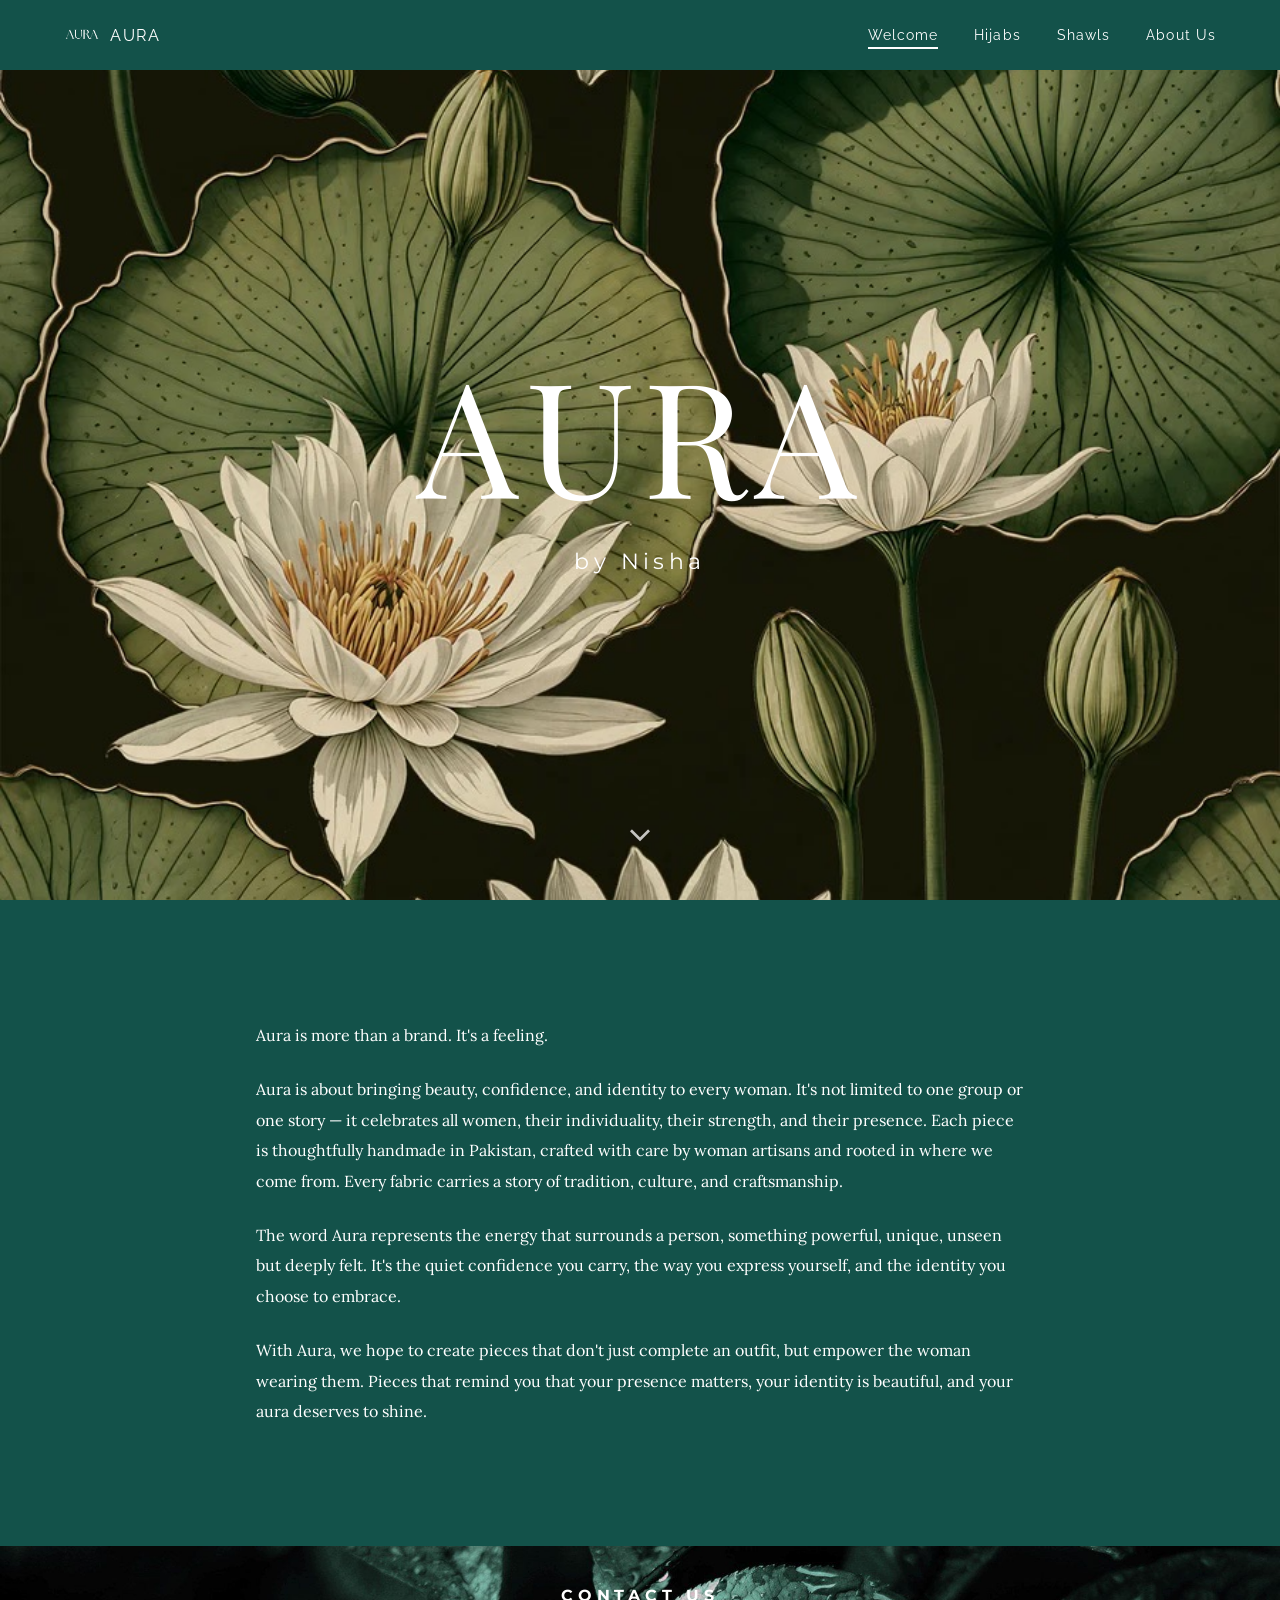
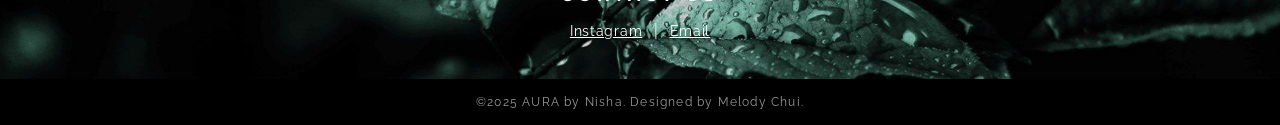
==== index.html @ 89d5de74 "Initial Push" ====
<!DOCTYPE html>
<html>
  <head>
    <meta charset="UTF-8" />
    <meta name="viewport" content="width=device-width, initial-scale=1" />
    <link rel="stylesheet" type="text/css" href="./style.css" />
    <link rel="stylesheet" href="https://fonts.googleapis.com/css2?family=Material+Symbols+Outlined" />
    <link rel="icon" type="image/png" href="./img/logo.PNG" />
    <title>AURA</title>
  </head>

  <body>
    <header>
      <div class="logo">
        <img src="./img/logo.PNG" alt="AURA logo" class="logo-img" />
        <span>AURA</span>
      </div>
      <nav>
        <ul id="menu">
          <li><a href="./index.html" class="active">Welcome</a></li>
          <li><a href="./hijabs.html">Hijabs</a></li>
          <li><a href="./shawls.html">Shawls</a></li>
          <li><a href="./about.html">About Us</a></li>
        </ul>
      </nav>

      <span class="hamburger" id="hamburger" onclick="toggleMenu()">⋮</span>
    </header>

    <section class="hero">
      <div class="hero-text">
        <h1>AURA</h1>
        <p>by Nisha</p>
      </div>
    </section>

    <div class="scroll-arrow" id="scroll-arrow">
      <span class="material-symbols-outlined">stat_minus_1</span>
    </div>

    <section class="welcome">
      <div class="welcome-text">
        <p class="welcome-tagline">Aura is more than a brand. It's a feeling.</p>
        <p>Aura is about bringing beauty, confidence, and identity to every woman. It's not limited to one group or one story — it celebrates all women, their individuality, their strength, and their presence. Each piece is thoughtfully handmade in Pakistan, crafted with care by woman artisans and rooted in where we come from. Every fabric carries a story of tradition, culture, and craftsmanship.</p>
        <p>The word Aura represents the energy that surrounds a person, something powerful, unique, unseen but deeply felt. It's the quiet confidence you carry, the way you express yourself, and the identity you choose to embrace.</p>
        <p>With Aura, we hope to create pieces that don't just complete an outfit, but empower the woman wearing them. Pieces that remind you that your presence matters, your identity is beautiful, and your aura deserves to shine.</p>
      </div>
    </section>

    <section class="contact">
      <div class="contact-text">
        <h2>CONTACT US</h2>
        <div class="contact-links">
          <a href="https://www.instagram.com/aurabynisha/">Instagram</a>
          <span>|</span>
          <a href="mailto:aurabynisha05@gmail.com">Email</a>
        </div>
      </div>
    </section>

    <footer>
      <p>©2025 AURA by Nisha. Designed by Melody Chui.</p>
    </footer>

    <script>
      // --- Bouncing Arrow Section ---
      document.getElementById('scroll-arrow').addEventListener('click', function () {
        window.scrollBy({ top: window.innerHeight, behavior: 'smooth' });
      });

      window.addEventListener('scroll', function () {
        const arrow = document.getElementById('scroll-arrow');
        const nearBottom = window.innerHeight + window.scrollY >= document.body.scrollHeight - 100;
        arrow.style.opacity = nearBottom ? '0' : '0.75';
      });

      // --- Hamburger Menu Section ---
      function toggleMenu() {
        const menu = document.getElementById('menu');
        menu.classList.toggle('show');
      }

      document.addEventListener('click', function (e) {
        const menu = document.getElementById('menu');
        const hamburger = document.getElementById('hamburger');
        if (menu.classList.contains('show') && !menu.contains(e.target) && e.target !== hamburger) {
          menu.classList.remove('show');
        }
      });

      // --- Flower Cursor Section ---
      // Found this section through research online
      const petals = ['🪷'];
      let lastTime = 0;

      document.addEventListener('mousemove', function (e) {
        const now = Date.now();
        if (now - lastTime < 50) return;
        lastTime = now;

        const petal = document.createElement('span');
        petal.textContent = petals[Math.floor(Math.random() * petals.length)];

        petal.style.position = 'fixed';
        petal.style.pointerEvents = 'none';
        petal.style.zIndex = '9999';
        petal.style.fontSize = '18px';
        petal.style.left = e.clientX + 'px';
        petal.style.top = e.clientY + 'px';
        petal.style.userSelect = 'none';
        petal.style.animation = 'petalFall 1s ease-out forwards';

        petal.style.setProperty('--dx', (Math.random() - 0.5) * 60 + 'px');
        petal.style.setProperty('--dy', (Math.random() * 60 + 20) + 'px');
        petal.style.setProperty('--rot', (Math.random() - 0.5) * 360 + 'deg');

        document.body.appendChild(petal);
        petal.addEventListener('animationend', function () { petal.remove(); });
      });
    </script>
  </body>
</html>
---- style.css ----
/* --- FONTS --- */
/* Title Font: Playfair Display */
@import url('https://fonts.googleapis.com/css2?family=Playfair+Display:ital,wght@0,400..900;1,400..900&display=swap');

/* Subtitle Font: Montserrat */
@import url('https://fonts.googleapis.com/css2?family=Montserrat:ital,wght@0,100..900;1,100..900&display=swap');

/* Text Font: Raleway */
@import url('https://fonts.googleapis.com/css2?family=Raleway:ital,wght@0,100..900;1,100..900&display=swap');

/* Content Font: Lora */
@import url('https://fonts.googleapis.com/css2?family=Lora:ital,wght@0,400..700;1,400..700&display=swap');


/* --- GLOBAL STYLES --- */
:root {
    --viridian: #13524a;
    --white: #ffffff;
    --font-title: 'Playfair Display', serif;
    --font-subtitle: 'Montserrat', sans-serif;
    --font-text: 'Raleway', sans-serif;
    --font-content: 'Lora', serif;
}

* {
    margin: 0;
    padding: 0;
    box-sizing: border-box;
}

body {
    color: var(--white);
}

/* --- HEADER --- */
header {
    width: 100%;
    height: 70px;
    padding: 0 5%;
    position: fixed;
    top: 0;
    left: 0;
    z-index: 100;
    display: flex;
    flex-direction: row;
    justify-content: space-between;
    align-items: center;
    background: var(--viridian);
}

.logo {
    display: flex;
    align-items: center;
    gap: 10px;
    color: var(--white);
    font-family: var(--font-text);
    font-size: 1rem;
    letter-spacing: 0.1em;
}

.logo-img {
    height: 36px;
    width: 36px;
    object-fit: cover;
    border-radius: 4px;
}

/* --- NAVIGATION BAR --- */
nav ul {
    display: flex;
    list-style: none;
    gap: 36px;
}

nav ul li a {
    font-family: var(--font-text);
    font-size: 0.85rem;
    letter-spacing: 0.08em;
    color: var(--white);
    text-decoration: none;
    padding-bottom: 4px;             
    border-bottom: 2px solid transparent; 
    transition: border-color 0.2s;     
}

nav ul li a:hover {
    border-bottom-color: var(--white);  
}

nav ul li a.active {
    border-bottom-color: var(--white);
}

.hamburger {
    display: none;
}

/* --- SCROLL ARROW --- */
.scroll-arrow {
    position: fixed;
    bottom: 40px;
    left: 50%;
    transform: translateX(-50%);
    color: var(--white);
    opacity: 0.75;
    cursor: pointer;
    animation: bounce 1.5s infinite;
    z-index: 50;
}

.scroll-arrow .material-symbols-outlined {
    font-size: 2.5rem;
}

/* --- HERO --- */
.hero {
    height: 100vh;
    display: flex;
    align-items: center;
    justify-content: center;
    background-image: url('./img/main_lilypads.jpg');
    background-size: cover;
    background-position: center;
}

.hero-text {
    text-align: center;
    color: var(--white);
}

.hero-text h1 {
    font-family: var(--font-title);
    font-size: 10rem;
    font-weight: 400;
    letter-spacing: 0.05em;
}

.hero-text p {
    font-family: var(--font-subtitle);
    font-size: 1.4rem;
    letter-spacing: 0.2em;
    margin-top: 8px;
}

/* --- WELCOME --- */
.welcome {
    background-color: var(--viridian);
    padding: 120px 0;
}

.welcome-text {
    width: 60%;
    margin: 0 auto;
    display: flex;
    flex-direction: column;
    gap: 24px;
}

.welcome-tagline {
    font-family: var(--font-title);
    font-size: 1.4rem;
}

.welcome p {
    font-family: var(--font-content);
    font-size: 1rem;
    line-height: 1.9;
    color: var(--white);
}

/* --- CONTACT US --- */
.contact {
    background-image: url('./img/footer_leaves.jpg');
    background-size: cover;
    background-position: center;
    padding: 40px 0;
    text-align: center;
}

.contact-text {
    width: 60%;
    margin: 0 auto;
    display: flex;
    flex-direction: column;
    gap: 16px;
    align-items: center;
}

.contact h2 {
    font-family: var(--font-subtitle);
    font-size: 1rem;
    letter-spacing: 0.3em;
    color: var(--white);
}

.contact-links {
    display: flex;
    flex-direction: row;
    gap: 12px;
    align-items: center;
}

.contact-links a {
    font-family: var(--font-text);
    font-size: 0.9rem;
    color: var(--white);
    text-decoration: underline;
    letter-spacing: 0.05em;
}

.contact-links a:hover {
    opacity: 0.7;
}

.contact-links span {
    color: var(--white);
}

/* --- BANNERS --- */
.page-banner {
    height: 40vh;
    display: flex;
    align-items: center;
    justify-content: center;
    background-image: url('./img/items_bg.jpg');
    background-size: cover;
    background-position: center;
    margin-top: 70px;
    position: relative;
}

.page-banner::before {
    content: '';
    position: absolute;
    top: 0;
    left: 0;
    width: 100%;
    height: 100%;
    background: rgba(0, 0, 0, 0.3);
}

.page-banner h1 {
    font-family: var(--font-title);
    font-size: 6rem;
    font-weight: 400;
    color: var(--white);
    position: relative;
    z-index: 1;
}

.about-banner {
    background-image: url('./img/about_bg.jpg');
}

/* --- FEATURE SECTIONS --- */
.feature {
    background-color: var(--viridian);
    padding: 100px 0;
}

.feature-row {
    width: 75%;
    margin: 0 auto;
    display: flex;
    flex-direction: row;
    align-items: center;
    gap: 60px;
}

.feature-text {
    flex: 1;
    text-align: center;
}

.feature-text h2 {
    font-family: var(--font-subtitle);
    font-size: 1.4rem;
    letter-spacing: 0.2em;
    margin-bottom: 20px;
    color: var(--white);
    text-transform: uppercase;
}

.feature-text p {
    font-family: var(--font-text);
    font-size: 1rem;
    line-height: 1.9;
    color: var(--white);
}

.feature-image {
    flex: 1;
}

.feature-image img {
    width: 100%;
    height: 500px;
    object-fit: cover;
}

/* --- PRODUCT GRID DISPLAY --- */
.products {
    background-color: var(--viridian);
    padding: 80px 0;
    text-align: center;
}

.products h2 {
    font-family: var(--font-subtitle);
    font-size: 1.4rem;
    letter-spacing: 0.2em;
    color: var(--white);
    margin-bottom: 50px;
    text-transform: uppercase;
}

.product-grid {
    width: 80%;
    margin: 0 auto;
    display: flex;
    flex-direction: row;
    gap: 40px;
    justify-content: center;
}

.product-card {
    flex: 1;
    max-width: 400px;
    text-align: center;
}

.product-image {
    position: relative;
    overflow: hidden;
}

.product-image img {
    width: 100%;
    height: 380px;
    object-fit: cover;
    display: block;
    transition: transform 0.4s ease;
}

.product-overlay {
    position: absolute;
    top: 0;
    left: 0;
    width: 100%;
    height: 100%;
    background: rgba(19, 82, 74, 0.85);
    display: flex;
    flex-direction: column;
    align-items: center;
    justify-content: center;
    gap: 12px;
    opacity: 0;
    transition: opacity 0.3s ease;
}

.product-card:hover .product-overlay {
    opacity: 1;
}

.product-card:hover .product-image img {
    transform: scale(1.05);
}

.product-overlay .product-name {
    font-family: var(--font-text);
    font-size: 1rem;
    letter-spacing: 0.15em;
    color: var(--white);
}

.product-overlay .product-price {
    font-family: var(--font-text);
    font-size: 0.9rem;
    color: var(--white);
}

.product-name {
    font-family: var(--font-subtitle);
    font-size: 0.9rem;
    letter-spacing: 0.15em;
    color: var(--white);
    margin-top: 14px;
    text-transform: uppercase;
}

.product-price {
    font-family: var(--font-text);
    font-size: 0.85rem;
    color: var(--white);
    margin-top: 6px;
}

/* --- POPUP EFFECT FOR THE IMAGE DISPLAYS --- */
.product-modal {
    display: none;
    position: fixed;
    top: 0;
    left: 0;
    width: 100%;
    height: 100%;
    background: rgba(0, 0, 0, 0.75);
    z-index: 200;
    justify-content: center;
    align-items: center;
}

.modal-box {
    background: var(--viridian);
    width: 420px;
    max-width: 90%;
    position: relative;
    padding-bottom: 30px;
}

.modal-box img {
    width: 100%;
    height: 340px;
    object-fit: cover;
    display: block;
}

.modal-info {
    padding: 20px 24px 0 24px;
    display: flex;
    flex-direction: column;
    align-items: center;
    gap: 8px;
    text-align: center;
}

.modal-name {
    font-family: var(--font-subtitle);
    font-size: 1rem;
    letter-spacing: 0.2em;
    text-transform: uppercase;
    color: var(--white);
}

.modal-desc {
    font-family: var(--font-content);
    font-size: 0.9rem;
    line-height: 1.8;
    color: var(--white);
}

.modal-price {
    font-family: var(--font-text);
    font-size: 0.9rem;
    color: var(--white);
}

.modal-close {
    position: absolute;
    top: 10px;
    right: 14px;
    background: transparent;
    border: none;
    color: var(--white);
    font-size: 1.2rem;
    cursor: pointer;
    z-index: 10;
}

.modal-close:hover {
    opacity: 0.7;
}

.product-card {
    cursor: pointer;
}

/* --- BUY BUTTON --- */
/* Couldn't import PayPal due to needing a Social Security Number */
.buy-btn {
    margin-top: 8px;
    padding: 10px 28px;
    background: transparent;
    border: 1px solid var(--white);
    color: var(--white);
    font-family: var(--font-text);
    font-size: 0.85rem;
    letter-spacing: 0.1em;
    cursor: pointer;
    transition: background 0.2s ease, color 0.2s ease;
}

.buy-btn:hover {
    background: var(--white);
    color: var(--viridian);
}

/* --- ABOUT CREATOR SECTION --- */
.creator {
    background-color: var(--viridian);
    padding: 100px 0;
}

.creator-row {
    width: 65%;
    margin: 0 auto;
    display: flex;
    flex-direction: row;
    align-items: center;
    gap: 60px;
}

.creator-row img {
    width: 280px;
    height: 320px;
    object-fit: cover;
    flex-shrink: 0;
}

.creator-text h2 {
    font-family: var(--font-subtitle);
    font-size: 1rem;
    letter-spacing: 0.2em;
    text-transform: uppercase;
    color: var(--white);
    margin-bottom: 20px;
}

.creator-text p {
    font-family: var(--font-text);
    font-size: 1rem;
    line-height: 1.9;
    color: var(--white);
}

/* --- MISSION SECTION --- */
.mission {
    background-color: var(--viridian);
    padding: 80px 0 120px 0;
}

.mission-text {
    width: 55%;
    margin: 0 auto;
    display: flex;
    flex-direction: column;
    gap: 24px;
    text-align: left;
}

.mission-text h2 {
    font-family: var(--font-subtitle);
    font-size: 1rem;
    letter-spacing: 0.2em;
    text-transform: uppercase;
    color: var(--white);
    margin-bottom: 10px;
}

.mission-text p {
    font-family: var(--font-text);
    font-size: 1rem;
    line-height: 1.9;
    color: var(--white);
}

/* --- FEEDBACK FORM SECTION --- */
.feedback {
    background-color: var(--viridian);
    padding: 80px 0 160px 0;  
    text-align: center;
}

.feedback-text {
    width: 50%;
    margin: 0 auto;
    display: flex;
    flex-direction: column;
    gap: 16px;
}

.feedback-text h2 {
    font-family: var(--font-subtitle);
    font-size: 1rem;
    letter-spacing: 0.2em;
    text-transform: uppercase;
    color: var(--white);
}

.feedback-text p {
    font-family: var(--font-text);
    font-size: 0.9rem;
    color: var(--white);
}

.feedback-text form {
    display: flex;
    flex-direction: column;
    gap: 12px;
}

.feedback-text input,
.feedback-text textarea {
    background: transparent;
    border: 1px solid var(--white);
    color: var(--white);
    font-family: var(--font-text);
    font-size: 0.9rem;
    padding: 12px 16px;
    outline: none;
    width: 100%;
}

.feedback-text input::placeholder,
.feedback-text textarea::placeholder {
    color: rgba(255, 255, 255, 0.6);
}

.feedback-text textarea {
    resize: vertical;
}

/* --- FOOTER --- */
/* --- FOOTER --- */
footer {
    background-color: #000000;
    padding: 16px 0;
    text-align: center;
}

footer p {
    font-family: var(--font-text);
    font-size: 0.75rem;
    letter-spacing: 0.1em;
    color: rgba(255, 255, 255, 0.6);
}

/* --- MEDIA QUERIES --- */
/* --- PHONE (max 768px) --- */
@media screen and (max-width: 768px) {
    .hamburger {
        display: block;
        font-size: 2rem;
        color: var(--white);
        cursor: pointer;
        z-index: 300;
        position: relative;
    }

    nav ul {
        display: none;
        flex-direction: column;
        gap: 32px;
        position: fixed;
        top: 0;
        right: -100%;
        width: 65%;
        height: 100%;
        background: rgba(19, 82, 74, 0.92);
        padding: 100px 30px;
        z-index: 200;
        transition: right 0.3s ease;
    }

    nav ul.show {
        display: flex;
        right: 0;
    }

    nav ul li a {
        font-size: 1rem;
        letter-spacing: 0.1em;
    }

    /* --- Header --- */
    header {
        padding: 0 4%;
    }

    /* --- Hero --- */
    .hero-text h1 {
        font-size: 6rem;
    }

    .hero-text p {
        font-size: 0.85rem;
        letter-spacing: 0.15em;
    }

    /* --- Welcome --- */
    .welcome {
        padding: 80px 0;
    }

    .welcome-text {
        width: 88%;
    }

    /* --- Page Banner --- */
    .page-banner {
        height: 30vh;
    }

    /* --- Feature Section --- */
    .feature {
        padding: 60px 0;
    }

    .feature-row {
        width: 88%;
        flex-direction: column;
        gap: 30px;
    }

    .feature-image img {
        height: 280px;
    }

    /* --- Products Grid --- */
    .products {
        padding: 60px 0;
    }

    .product-grid {
        width: 88%;
        flex-direction: column;
        align-items: center;
    }

    .product-card {
        width: 100%;
        max-width: 100%;
    }

    .product-image img {
        height: 280px;
    }

    /* --- Creator Section --- */
    .creator {
        padding: 60px 0;
    }

    .creator-row {
        width: 88%;
        flex-direction: column;
        gap: 30px;
        text-align: center;
    }

    .creator-row img {
        width: 200px;
        height: 240px;
    }

    /* --- Mission Section --- */
    .mission {
        padding: 60px 0 80px 0;
    }

    .mission-text {
        width: 88%;
    }

    /* --- Feedback Form --- */
    .feedback {
        padding: 60px 0 100px 0;
    }

    .feedback-text {
        width: 88%;
    }

    /* --- Contact --- */
    .contact-text {
        width: 88%;
    }
}

/* --- TABLET (768px to 1024px) --- */
@media screen and (min-width: 768px) and (max-width: 1024px) {

    /* --- Header --- */
    nav ul {
        gap: 24px;
    }

    /* --- Welcome --- */
    .welcome-text {
        width: 78%;
    }

    /* --- Feature Section --- */
    .feature-row {
        width: 88%;
        gap: 40px;
    }

    .feature-image img {
        height: 380px;
    }

    /* --- Products Grid --- */
    .product-grid {
        width: 90%;
        gap: 24px;
    }

    .product-image img {
        height: 300px;
    }

    /* --- Creator Section --- */
    .creator-row {
        width: 85%;
        gap: 40px;
    }

    .creator-row img {
        width: 220px;
        height: 260px;
    }

    /* --- Mission Section --- */
    .mission-text {
        width: 78%;
    }

    /* --- Feedback Form --- */
    .feedback-text {
        width: 70%;
    }

    /* --- Contact --- */
    .contact-text {
        width: 78%;
    }
}

/* --- KEYFRAME ANIMATIONS --- */
@keyframes bounce {
    0%, 100% { transform: translateX(-50%) translateY(0); }
    50% { transform: translateX(-50%) translateY(8px); }
}

@keyframes petalFall {
    0% { opacity: 1; transform: translate(0, 0) rotate(0deg) scale(1); }
    100% { opacity: 0; transform: translate(var(--dx), var(--dy)) rotate(var(--rot)) scale(0.3); }
}
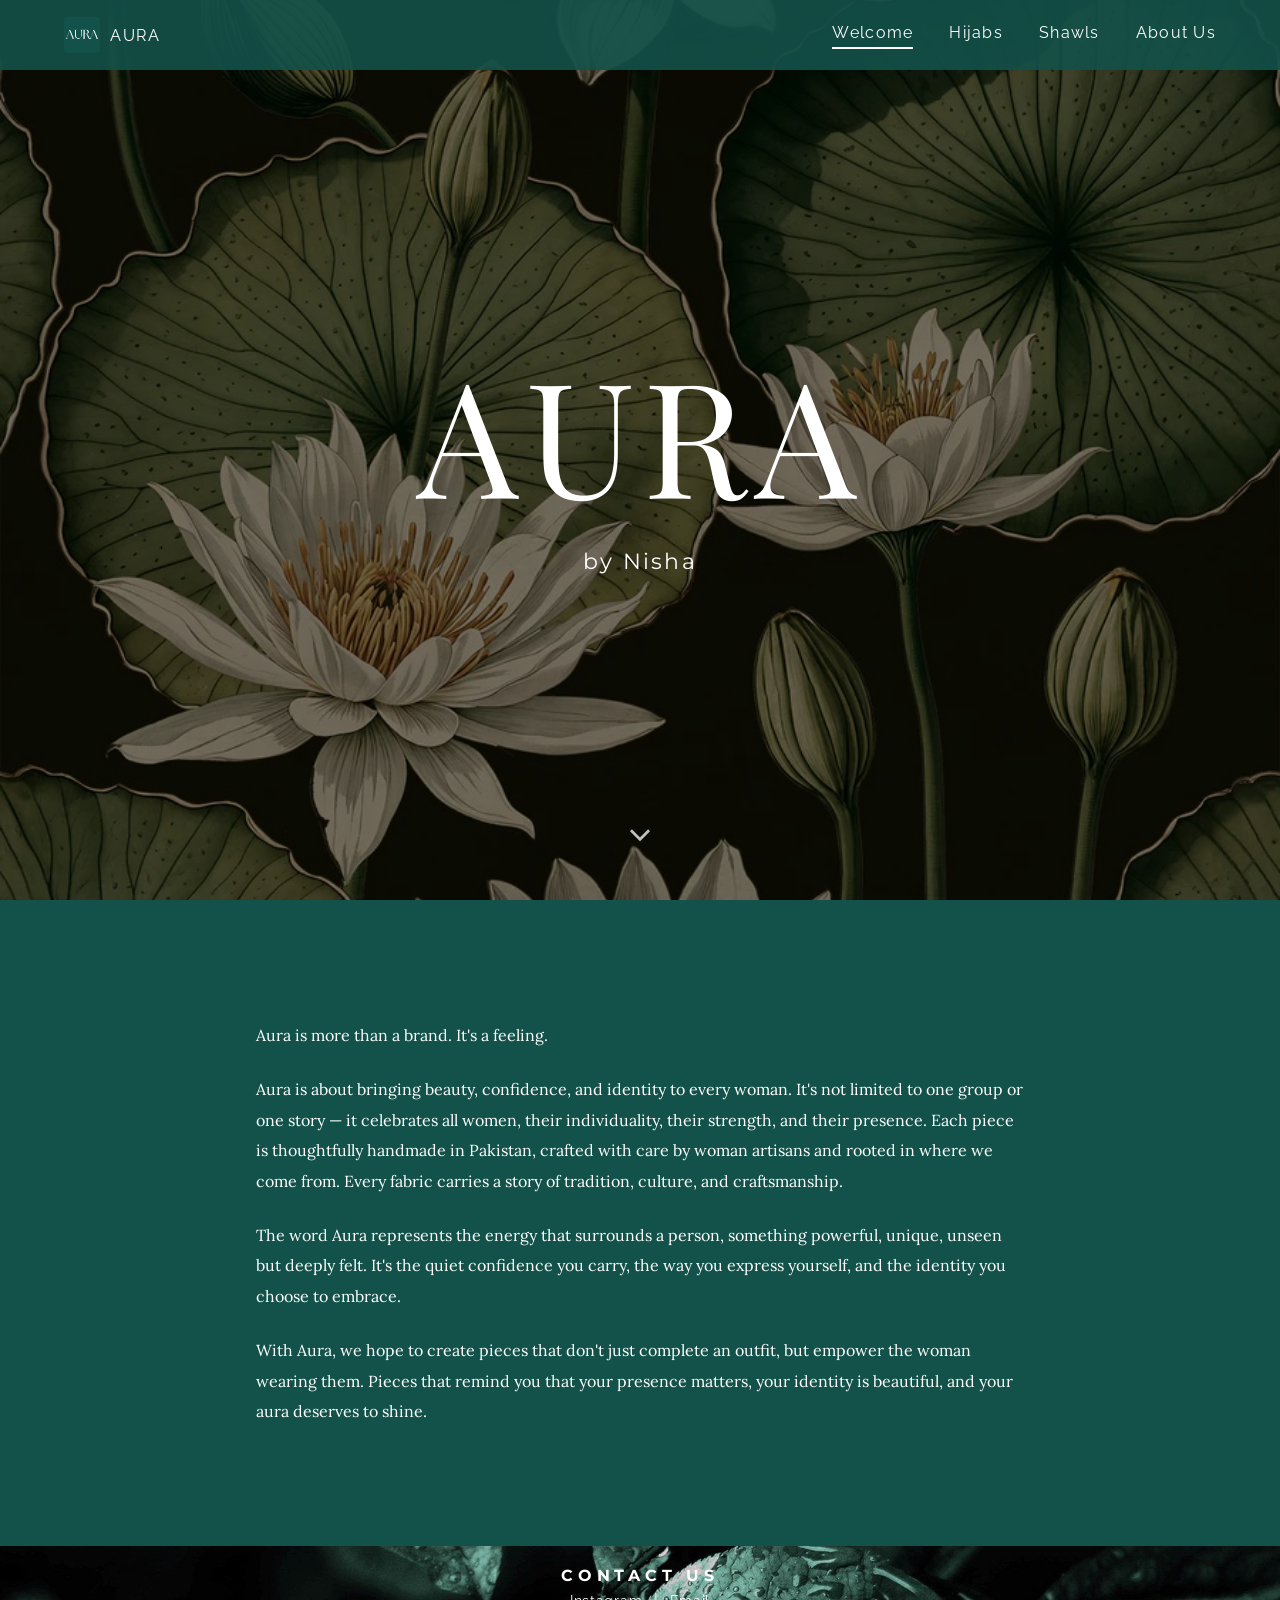
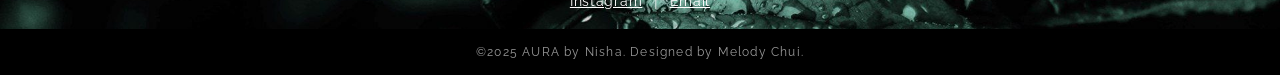
==== commit 8bcb5e94: "05/18/2026 Update" ====
--- a/index.html
+++ b/index.html
@@ -5,7 +5,7 @@
     <meta name="viewport" content="width=device-width, initial-scale=1" />
     <link rel="stylesheet" type="text/css" href="./style.css" />
     <link rel="stylesheet" href="https://fonts.googleapis.com/css2?family=Material+Symbols+Outlined" />
-    <link rel="icon" type="image/png" href="./img/logo.PNG" />
+    <link rel="icon" type="image/png" href="./img/logo.png" />
     <title>AURA</title>
   </head>
 
@@ -87,36 +87,6 @@
           menu.classList.remove('show');
         }
       });
-
-      // --- Flower Cursor Section ---
-      // Found this section through research online
-      const petals = ['🪷'];
-      let lastTime = 0;
-
-      document.addEventListener('mousemove', function (e) {
-        const now = Date.now();
-        if (now - lastTime < 50) return;
-        lastTime = now;
-
-        const petal = document.createElement('span');
-        petal.textContent = petals[Math.floor(Math.random() * petals.length)];
-
-        petal.style.position = 'fixed';
-        petal.style.pointerEvents = 'none';
-        petal.style.zIndex = '9999';
-        petal.style.fontSize = '18px';
-        petal.style.left = e.clientX + 'px';
-        petal.style.top = e.clientY + 'px';
-        petal.style.userSelect = 'none';
-        petal.style.animation = 'petalFall 1s ease-out forwards';
-
-        petal.style.setProperty('--dx', (Math.random() - 0.5) * 60 + 'px');
-        petal.style.setProperty('--dy', (Math.random() * 60 + 20) + 'px');
-        petal.style.setProperty('--rot', (Math.random() - 0.5) * 360 + 'deg');
-
-        document.body.appendChild(petal);
-        petal.addEventListener('animationend', function () { petal.remove(); });
-      });
     </script>
   </body>
 </html>
--- a/style.css
+++ b/style.css
@@ -30,6 +30,13 @@
 
 body {
     color: var(--white);
+    margin: 0;
+    padding: 0 !important;
+}
+
+html {
+    height: 100%;
+    overflow-x: hidden;
 }
 
 /* --- HEADER --- */
@@ -45,7 +52,7 @@
     flex-direction: row;
     justify-content: space-between;
     align-items: center;
-    background: var(--viridian);
+    background: rgba(19, 82, 74, 0.9);
 }
 
 .logo {
@@ -66,21 +73,36 @@
 }
 
 /* --- NAVIGATION BAR --- */
+nav {
+    display: flex;
+    align-items: center;
+    height: 100%;
+}
+
 nav ul {
     display: flex;
     list-style: none;
     gap: 36px;
+    align-items: center;
+    height: auto;
+    margin: 0;
+    padding: 0;
+}
+nav ul li {
+    line-height: 1;
+    display: flex;
+    align-items: center;
 }
 
 nav ul li a {
     font-family: var(--font-text);
-    font-size: 0.85rem;
+    font-size: 1rem;
     letter-spacing: 0.08em;
     color: var(--white);
     text-decoration: none;
-    padding-bottom: 4px;             
-    border-bottom: 2px solid transparent; 
-    transition: border-color 0.2s;     
+    padding: 4px 0 6px 0;
+    border-bottom: 2px solid transparent;
+    transition: border-color 0.2s;
 }
 
 nav ul li a:hover {
@@ -121,9 +143,22 @@
     background-image: url('./img/main_lilypads.jpg');
     background-size: cover;
     background-position: center;
+    position: relative;
+}
+
+.hero::before {
+    content: '';
+    position: absolute;
+    top: 0;
+    left: 0;
+    width: 100%;
+    height: 100%;
+    background: rgba(0, 0, 0, 0.5);
 }
 
 .hero-text {
+    position: relative;
+    z-index: 1;
     text-align: center;
     color: var(--white);
 }
@@ -138,7 +173,7 @@
 .hero-text p {
     font-family: var(--font-subtitle);
     font-size: 1.4rem;
-    letter-spacing: 0.2em;
+    letter-spacing: 0.1em;
     margin-top: 8px;
 }
 
@@ -173,7 +208,7 @@
     background-image: url('./img/footer_leaves.jpg');
     background-size: cover;
     background-position: center;
-    padding: 40px 0;
+    padding: 20px 0;
     text-align: center;
 }
 
@@ -182,7 +217,7 @@
     margin: 0 auto;
     display: flex;
     flex-direction: column;
-    gap: 16px;
+    gap: 6px;
     align-items: center;
 }
 
@@ -218,14 +253,15 @@
 
 /* --- BANNERS --- */
 .page-banner {
-    height: 40vh;
+    height: calc(40vh + 70px);
+    padding-top: 70px;
     display: flex;
     align-items: center;
     justify-content: center;
     background-image: url('./img/items_bg.jpg');
     background-size: cover;
     background-position: center;
-    margin-top: 70px;
+    margin-top: 0;
     position: relative;
 }
 
@@ -301,8 +337,9 @@
 /* --- PRODUCT GRID DISPLAY --- */
 .products {
     background-color: var(--viridian);
-    padding: 80px 0;
+    padding: 40px 0 40px 0;
     text-align: center;
+    margin-bottom: 0;
 }
 
 .products h2 {
@@ -321,6 +358,7 @@
     flex-direction: row;
     gap: 40px;
     justify-content: center;
+    padding-bottom: 0;
 }
 
 .product-card {
@@ -409,31 +447,28 @@
     align-items: center;
 }
 
-.modal-box {
+.popup-box {
     background: var(--viridian);
     width: 420px;
     max-width: 90%;
     position: relative;
     padding-bottom: 30px;
-}
-
-.modal-box img {
-    width: 100%;
-    height: 340px;
-    object-fit: cover;
-    display: block;
-}
-
-.modal-info {
-    padding: 20px 24px 0 24px;
     display: flex;
     flex-direction: column;
-    align-items: center;
-    gap: 8px;
+    overflow: hidden;
+    border-radius: 4px;
+}
+
+.popup-info {
+    padding: 28px 24px 0 24px;
+    display: flex;
+    flex-direction: column;
+    align-items: center;
+    gap: 16px;
     text-align: center;
 }
 
-.modal-name {
+.popup-name {
     font-family: var(--font-subtitle);
     font-size: 1rem;
     letter-spacing: 0.2em;
@@ -441,14 +476,14 @@
     color: var(--white);
 }
 
-.modal-desc {
+.popup-desc {
     font-family: var(--font-content);
     font-size: 0.9rem;
     line-height: 1.8;
     color: var(--white);
 }
 
-.modal-price {
+.popup-price {
     font-family: var(--font-text);
     font-size: 0.9rem;
     color: var(--white);
@@ -619,12 +654,168 @@
     resize: vertical;
 }
 
-/* --- FOOTER --- */
+/* --- CUSTOM CAROUSEL --- */
+.custom-carousel {
+    position: relative;
+    width: 100%;
+    overflow: hidden;
+}
+
+.custom-carousel-track {
+    position: relative;
+    width: 100%;
+    height: 500px;
+}
+
+.custom-carousel-slide {
+    position: absolute;
+    top: 0;
+    left: 0;
+    width: 100%;
+    height: 100%;
+    object-fit: cover;
+    opacity: 0;
+    transition: opacity 0.5s ease;
+}
+
+.custom-carousel-slide.active {
+    opacity: 1;
+}
+
+.custom-carousel-prev,
+.custom-carousel-next {
+    position: absolute;
+    top: 50%;
+    transform: translateY(-50%);
+    background: rgba(0, 0, 0, 0.4);
+    border: none;
+    color: var(--white);
+    font-size: 2.5rem;
+    padding: 5px 16px 11px 16px;
+    cursor: pointer;
+    z-index: 10;
+    transition: background 0.2s;
+    line-height: 1;
+    display: flex;
+    align-items: center;
+    justify-content: center;
+}
+
+.custom-carousel-prev:hover,
+.custom-carousel-next:hover {
+    background: rgba(0, 0, 0, 0.7);
+}
+
+.custom-carousel-prev { left: 0; }
+.custom-carousel-next { right: 0; }
+
+.carousel-dots {
+    display: flex;
+    justify-content: center;
+    gap: 8px;
+    padding: 16px 0 6px 0;
+}
+
+.carousel-dot {
+    width: 8px;
+    height: 8px;
+    border-radius: 50%;
+    background: rgba(255, 255, 255, 0.35);
+    cursor: pointer;
+    transition: background 0.3s;
+}
+
+.carousel-dot.active {
+    background: rgba(255, 255, 255, 1);
+}
+
+/* --- POPUP IMAGE CAROUSEL --- */
+.popup-img-carousel {
+    position: relative;
+    width: 100%;
+    flex-shrink: 0;
+}
+
+.popup-img-track {
+    position: relative;
+    width: 100%;
+    height: 340px;
+    overflow: hidden;
+}
+
+.popup-img-slide {
+    position: absolute;
+    top: 0;
+    left: 0;
+    width: 100%;
+    height: 100%;
+    object-fit: cover;
+    opacity: 0;
+    transition: opacity 0.4s ease;
+}
+
+.popup-img-slide.active {
+    opacity: 1;
+}
+
+.popup-img-prev,
+.popup-img-next {
+    position: absolute;
+    top: 50%;
+    transform: translateY(-50%);
+    background: rgba(0, 0, 0, 0.35);
+    border: none;
+    color: var(--white);
+    font-size: 2rem;
+    cursor: pointer;
+    z-index: 10;
+    transition: background 0.2s;
+    line-height: 1;
+}
+
+.popup-img-prev {
+    padding: 4px 12px 14px 12px;
+}
+
+.popup-img-next {
+    padding: 6px 12px 12px 12px;
+}
+
+.popup-img-prev:hover,
+.popup-img-next:hover {
+    background: rgba(0, 0, 0, 0.65);
+}
+
+.popup-img-prev { left: 0; }
+.popup-img-next { right: 0; }
+
+.popup-dots {
+    display: flex;
+    justify-content: center;
+    gap: 8px;
+    padding: 16px 0 6px 0;
+    background: var(--viridian);
+}
+
+.popup-dot {
+    width: 8px;
+    height: 8px;
+    border-radius: 50%;
+    background: rgba(255, 255, 255, 0.35);
+    cursor: pointer;
+    transition: background 0.3s;
+}
+
+.popup-dot.active {
+    background: rgba(255, 255, 255, 1);
+}
+
 /* --- FOOTER --- */
 footer {
     background-color: #000000;
     padding: 16px 0;
     text-align: center;
+    margin: 0;
 }
 
 footer p {
@@ -653,12 +844,13 @@
         position: fixed;
         top: 0;
         right: -100%;
-        width: 65%;
+        width: 35%;
         height: 100%;
         background: rgba(19, 82, 74, 0.92);
         padding: 100px 30px;
         z-index: 200;
         transition: right 0.3s ease;
+        align-items: flex-start;
     }
 
     nav ul.show {
@@ -669,6 +861,7 @@
     nav ul li a {
         font-size: 1rem;
         letter-spacing: 0.1em;
+        text-align: left;
     }
 
     /* --- Header --- */
@@ -774,11 +967,21 @@
     .contact-text {
         width: 88%;
     }
+
+    /* --- Carousel --- */
+    .custom-carousel-track {
+        height: 280px;
+    }
+
+    .custom-carousel-slide {
+        width: 100%;
+        height: 100%;
+        object-fit: cover;
+    }
 }
 
 /* --- TABLET (768px to 1024px) --- */
 @media screen and (min-width: 768px) and (max-width: 1024px) {
-
     /* --- Header --- */
     nav ul {
         gap: 24px;
@@ -840,9 +1043,4 @@
 @keyframes bounce {
     0%, 100% { transform: translateX(-50%) translateY(0); }
     50% { transform: translateX(-50%) translateY(8px); }
-}
-
-@keyframes petalFall {
-    0% { opacity: 1; transform: translate(0, 0) rotate(0deg) scale(1); }
-    100% { opacity: 0; transform: translate(var(--dx), var(--dy)) rotate(var(--rot)) scale(0.3); }
 }
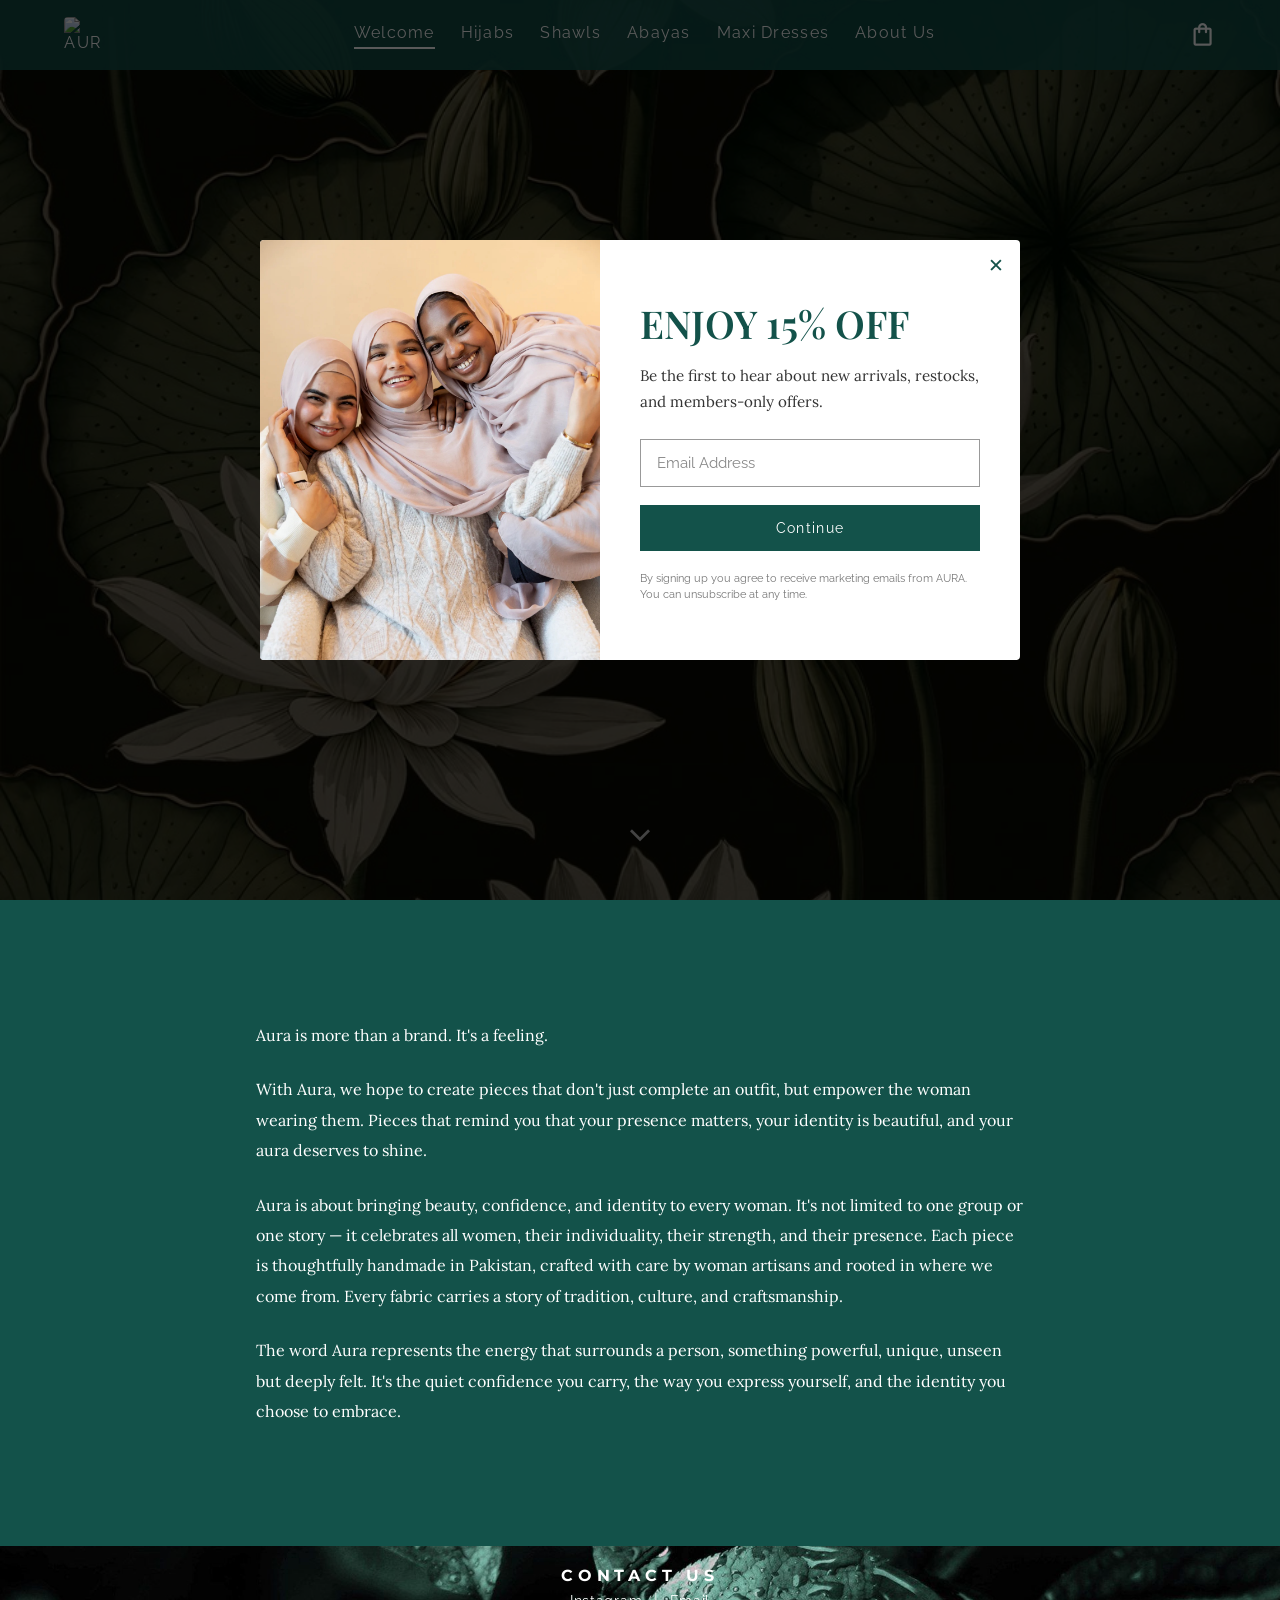
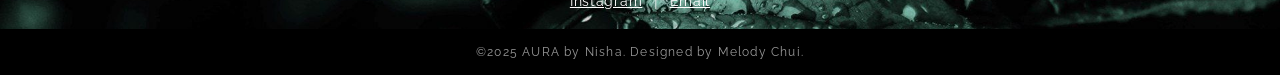
==== commit d563e4d8: "August Update" ====
--- a/index.html
+++ b/index.html
@@ -12,19 +12,25 @@
   <body>
     <header>
       <div class="logo">
-        <img src="./img/logo.PNG" alt="AURA logo" class="logo-img" />
-        <span>AURA</span>
+        <img src="./img/logo.png" alt="AURA logo" class="logo-img" />
       </div>
       <nav>
         <ul id="menu">
           <li><a href="./index.html" class="active">Welcome</a></li>
           <li><a href="./hijabs.html">Hijabs</a></li>
           <li><a href="./shawls.html">Shawls</a></li>
+          <li><a href="./abayas.html">Abayas</a></li>
+          <li><a href="./dresses.html">Maxi Dresses</a></li>
           <li><a href="./about.html">About Us</a></li>
         </ul>
       </nav>
-
-      <span class="hamburger" id="hamburger" onclick="toggleMenu()">⋮</span>
+      <div class="header-actions">
+        <button class="cart-toggle" onclick="openCart()" aria-label="Open cart">
+          <span class="material-symbols-outlined">shopping_bag</span>
+          <span class="cart-count">0</span>
+        </button>
+        <span class="hamburger" id="hamburger" onclick="toggleMenu()">&#9776;</span>
+      </div>
     </header>
 
     <section class="hero">
@@ -41,9 +47,9 @@
     <section class="welcome">
       <div class="welcome-text">
         <p class="welcome-tagline">Aura is more than a brand. It's a feeling.</p>
+        <p>With Aura, we hope to create pieces that don't just complete an outfit, but empower the woman wearing them. Pieces that remind you that your presence matters, your identity is beautiful, and your aura deserves to shine.</p>
         <p>Aura is about bringing beauty, confidence, and identity to every woman. It's not limited to one group or one story — it celebrates all women, their individuality, their strength, and their presence. Each piece is thoughtfully handmade in Pakistan, crafted with care by woman artisans and rooted in where we come from. Every fabric carries a story of tradition, culture, and craftsmanship.</p>
         <p>The word Aura represents the energy that surrounds a person, something powerful, unique, unseen but deeply felt. It's the quiet confidence you carry, the way you express yourself, and the identity you choose to embrace.</p>
-        <p>With Aura, we hope to create pieces that don't just complete an outfit, but empower the woman wearing them. Pieces that remind you that your presence matters, your identity is beautiful, and your aura deserves to shine.</p>
       </div>
     </section>
 
@@ -62,31 +68,6 @@
       <p>©2025 AURA by Nisha. Designed by Melody Chui.</p>
     </footer>
 
-    <script>
-      // --- Bouncing Arrow Section ---
-      document.getElementById('scroll-arrow').addEventListener('click', function () {
-        window.scrollBy({ top: window.innerHeight, behavior: 'smooth' });
-      });
-
-      window.addEventListener('scroll', function () {
-        const arrow = document.getElementById('scroll-arrow');
-        const nearBottom = window.innerHeight + window.scrollY >= document.body.scrollHeight - 100;
-        arrow.style.opacity = nearBottom ? '0' : '0.75';
-      });
-
-      // --- Hamburger Menu Section ---
-      function toggleMenu() {
-        const menu = document.getElementById('menu');
-        menu.classList.toggle('show');
-      }
-
-      document.addEventListener('click', function (e) {
-        const menu = document.getElementById('menu');
-        const hamburger = document.getElementById('hamburger');
-        if (menu.classList.contains('show') && !menu.contains(e.target) && e.target !== hamburger) {
-          menu.classList.remove('show');
-        }
-      });
-    </script>
+    <script src="./app.js"></script>
   </body>
 </html>
--- a/style.css
+++ b/style.css
@@ -1,16 +1,8 @@
 /* --- FONTS --- */
-/* Title Font: Playfair Display */
 @import url('https://fonts.googleapis.com/css2?family=Playfair+Display:ital,wght@0,400..900;1,400..900&display=swap');
-
-/* Subtitle Font: Montserrat */
 @import url('https://fonts.googleapis.com/css2?family=Montserrat:ital,wght@0,100..900;1,100..900&display=swap');
-
-/* Text Font: Raleway */
 @import url('https://fonts.googleapis.com/css2?family=Raleway:ital,wght@0,100..900;1,100..900&display=swap');
-
-/* Content Font: Lora */
 @import url('https://fonts.googleapis.com/css2?family=Lora:ital,wght@0,400..700;1,400..700&display=swap');
-
 
 /* --- GLOBAL STYLES --- */
 :root {
@@ -82,12 +74,13 @@
 nav ul {
     display: flex;
     list-style: none;
-    gap: 36px;
+    gap: 26px;
     align-items: center;
     height: auto;
     margin: 0;
     padding: 0;
 }
+
 nav ul li {
     line-height: 1;
     display: flex;
@@ -106,7 +99,7 @@
 }
 
 nav ul li a:hover {
-    border-bottom-color: var(--white);  
+    border-bottom-color: var(--white);
 }
 
 nav ul li a.active {
@@ -337,7 +330,7 @@
 /* --- PRODUCT GRID DISPLAY --- */
 .products {
     background-color: var(--viridian);
-    padding: 40px 0 40px 0;
+    padding: 40px 0 80px 0;
     text-align: center;
     margin-bottom: 0;
 }
@@ -365,6 +358,7 @@
     flex: 1;
     max-width: 400px;
     text-align: center;
+    cursor: pointer;
 }
 
 .product-image {
@@ -505,12 +499,7 @@
     opacity: 0.7;
 }
 
-.product-card {
-    cursor: pointer;
-}
-
 /* --- BUY BUTTON --- */
-/* Couldn't import PayPal due to needing a Social Security Number */
 .buy-btn {
     margin-top: 8px;
     padding: 10px 28px;
@@ -532,7 +521,7 @@
 /* --- ABOUT CREATOR SECTION --- */
 .creator {
     background-color: var(--viridian);
-    padding: 100px 0;
+    padding: 140px 0 100px 0;
 }
 
 .creator-row {
@@ -557,7 +546,7 @@
     letter-spacing: 0.2em;
     text-transform: uppercase;
     color: var(--white);
-    margin-bottom: 20px;
+    margin-bottom: 32px;
 }
 
 .creator-text p {
@@ -570,7 +559,7 @@
 /* --- MISSION SECTION --- */
 .mission {
     background-color: var(--viridian);
-    padding: 80px 0 120px 0;
+    padding: 120px 0;
 }
 
 .mission-text {
@@ -601,7 +590,7 @@
 /* --- FEEDBACK FORM SECTION --- */
 .feedback {
     background-color: var(--viridian);
-    padding: 80px 0 160px 0;  
+    padding: 80px 0 160px 0;
     text-align: center;
 }
 
@@ -658,13 +647,14 @@
 .custom-carousel {
     position: relative;
     width: 100%;
-    overflow: hidden;
+    overflow: visible;
 }
 
 .custom-carousel-track {
     position: relative;
     width: 100%;
     height: 500px;
+    overflow: hidden;
 }
 
 .custom-carousel-slide {
@@ -714,6 +704,7 @@
     justify-content: center;
     gap: 8px;
     padding: 16px 0 6px 0;
+    background: var(--viridian);
 }
 
 .carousel-dot {
@@ -775,19 +766,18 @@
 
 .popup-img-prev {
     padding: 4px 12px 14px 12px;
+    left: 0;
 }
 
 .popup-img-next {
     padding: 6px 12px 12px 12px;
+    right: 0;
 }
 
 .popup-img-prev:hover,
 .popup-img-next:hover {
     background: rgba(0, 0, 0, 0.65);
 }
-
-.popup-img-prev { left: 0; }
-.popup-img-next { right: 0; }
 
 .popup-dots {
     display: flex;
@@ -844,7 +834,7 @@
         position: fixed;
         top: 0;
         right: -100%;
-        width: 35%;
+        width: 55%;
         height: 100%;
         background: rgba(19, 82, 74, 0.92);
         padding: 100px 30px;
@@ -890,7 +880,12 @@
 
     /* --- Page Banner --- */
     .page-banner {
-        height: 30vh;
+        height: calc(30vh + 70px);
+        padding-top: 70px;
+    }
+
+    .page-banner h1 {
+        font-size: 4rem;
     }
 
     /* --- Feature Section --- */
@@ -904,8 +899,25 @@
         gap: 30px;
     }
 
+    .feature-image {
+        width: 100%;
+        height: 300px;
+    }
+
     .feature-image img {
         height: 280px;
+    }
+
+    /* --- Carousel --- */
+    .custom-carousel {
+        width: 100%;
+        overflow: visible;
+    }
+
+    .custom-carousel-track {
+        width: 100%;
+        height: 280px;
+        overflow: hidden;
     }
 
     /* --- Products Grid --- */
@@ -967,32 +979,18 @@
     .contact-text {
         width: 88%;
     }
-
-    /* --- Carousel --- */
-    .custom-carousel-track {
-        height: 280px;
-    }
-
-    .custom-carousel-slide {
-        width: 100%;
-        height: 100%;
-        object-fit: cover;
-    }
 }
 
 /* --- TABLET (768px to 1024px) --- */
 @media screen and (min-width: 768px) and (max-width: 1024px) {
-    /* --- Header --- */
     nav ul {
         gap: 24px;
     }
 
-    /* --- Welcome --- */
     .welcome-text {
         width: 78%;
     }
 
-    /* --- Feature Section --- */
     .feature-row {
         width: 88%;
         gap: 40px;
@@ -1002,7 +1000,10 @@
         height: 380px;
     }
 
-    /* --- Products Grid --- */
+    .feature {
+        padding: 60px 0;
+    }
+
     .product-grid {
         width: 90%;
         gap: 24px;
@@ -1012,7 +1013,6 @@
         height: 300px;
     }
 
-    /* --- Creator Section --- */
     .creator-row {
         width: 85%;
         gap: 40px;
@@ -1023,19 +1023,20 @@
         height: 260px;
     }
 
-    /* --- Mission Section --- */
     .mission-text {
         width: 78%;
     }
 
-    /* --- Feedback Form --- */
     .feedback-text {
         width: 70%;
     }
 
-    /* --- Contact --- */
     .contact-text {
         width: 78%;
+    }
+
+    .custom-carousel-track {
+        height: 380px;
     }
 }
 
@@ -1043,4 +1044,430 @@
 @keyframes bounce {
     0%, 100% { transform: translateX(-50%) translateY(0); }
     50% { transform: translateX(-50%) translateY(8px); }
+}
+
+/* =========================================================
+   HEADER ACTIONS (cart + hamburger)
+   ========================================================= */
+.header-actions {
+    display: flex;
+    align-items: center;
+    gap: 18px;
+}
+
+.cart-toggle {
+    position: relative;
+    background: transparent;
+    border: none;
+    color: var(--white);
+    cursor: pointer;
+    display: flex;
+    align-items: center;
+    padding: 0;
+    line-height: 1;
+}
+
+.cart-toggle .material-symbols-outlined {
+    font-size: 1.7rem;
+}
+
+.cart-toggle:hover {
+    opacity: 0.75;
+}
+
+.cart-count {
+    position: absolute;
+    top: -7px;
+    right: -9px;
+    min-width: 17px;
+    height: 17px;
+    padding: 0 4px;
+    border-radius: 50%;
+    background: var(--white);
+    color: var(--viridian);
+    font-family: var(--font-text);
+    font-size: 0.65rem;
+    font-weight: 600;
+    display: none;
+    align-items: center;
+    justify-content: center;
+    line-height: 1;
+}
+
+/* =========================================================
+   BANNER TAGLINE
+   ========================================================= */
+.page-banner {
+    flex-direction: column;
+    gap: 10px;
+    text-align: center;
+}
+
+.banner-tagline {
+    font-family: var(--font-subtitle);
+    font-size: 1.4rem;
+    color: var(--white);
+    letter-spacing: 0.1em;
+    position: relative;
+    z-index: 1;
+}
+
+/* =========================================================
+   SHOPPING CART DRAWER
+   ========================================================= */
+.cart-overlay {
+    position: fixed;
+    inset: 0;
+    background: rgba(0, 0, 0, 0.5);
+    z-index: 250;
+    opacity: 0;
+    visibility: hidden;
+    transition: opacity 0.3s ease, visibility 0.3s ease;
+}
+
+.cart-overlay.show {
+    opacity: 1;
+    visibility: visible;
+}
+
+.cart-drawer {
+    position: fixed;
+    top: 0;
+    right: -440px;
+    width: 400px;
+    max-width: 90%;
+    height: 100%;
+    background: var(--viridian);
+    z-index: 260;
+    display: flex;
+    flex-direction: column;
+    transition: right 0.35s ease;
+    box-shadow: -6px 0 24px rgba(0, 0, 0, 0.35);
+}
+
+.cart-drawer.show {
+    right: 0;
+}
+
+.cart-header {
+    display: flex;
+    align-items: center;
+    justify-content: space-between;
+    padding: 24px;
+    border-bottom: 1px solid rgba(255, 255, 255, 0.2);
+}
+
+.cart-header h2 {
+    font-family: var(--font-subtitle);
+    font-size: 1rem;
+    letter-spacing: 0.2em;
+    text-transform: uppercase;
+    color: var(--white);
+}
+
+.cart-close {
+    background: transparent;
+    border: none;
+    color: var(--white);
+    font-size: 1.2rem;
+    cursor: pointer;
+}
+
+.cart-close:hover { opacity: 0.7; }
+
+.cart-items {
+    flex: 1;
+    overflow-y: auto;
+    padding: 12px 24px;
+}
+
+.cart-empty {
+    font-family: var(--font-text);
+    font-size: 0.9rem;
+    color: rgba(255, 255, 255, 0.7);
+    text-align: center;
+    padding: 40px 0;
+}
+
+.cart-item {
+    display: flex;
+    flex-direction: column;
+    gap: 8px;
+    padding: 18px 0;
+    border-bottom: 1px solid rgba(255, 255, 255, 0.12);
+}
+
+.cart-item-name {
+    font-family: var(--font-subtitle);
+    font-size: 0.85rem;
+    letter-spacing: 0.1em;
+    text-transform: uppercase;
+    color: var(--white);
+}
+
+.cart-item-price {
+    font-family: var(--font-text);
+    font-size: 0.8rem;
+    color: rgba(255, 255, 255, 0.75);
+    margin-top: 4px;
+}
+
+.cart-item-controls {
+    display: flex;
+    align-items: center;
+    gap: 10px;
+}
+
+.qty-btn {
+    width: 26px;
+    height: 26px;
+    background: transparent;
+    border: 1px solid var(--white);
+    color: var(--white);
+    font-size: 0.9rem;
+    cursor: pointer;
+    line-height: 1;
+    transition: background 0.2s, color 0.2s;
+}
+
+.qty-btn:hover {
+    background: var(--white);
+    color: var(--viridian);
+}
+
+.cart-item-qty {
+    font-family: var(--font-text);
+    font-size: 0.9rem;
+    min-width: 20px;
+    text-align: center;
+    color: var(--white);
+}
+
+.cart-item-remove {
+    margin-left: auto;
+    background: transparent;
+    border: none;
+    color: rgba(255, 255, 255, 0.6);
+    font-family: var(--font-text);
+    font-size: 0.75rem;
+    letter-spacing: 0.05em;
+    text-decoration: underline;
+    cursor: pointer;
+}
+
+.cart-item-remove:hover { color: var(--white); }
+
+.cart-footer {
+    padding: 20px 24px 28px 24px;
+    border-top: 1px solid rgba(255, 255, 255, 0.2);
+}
+
+.cart-total-row {
+    display: flex;
+    justify-content: space-between;
+    font-family: var(--font-subtitle);
+    font-size: 0.95rem;
+    letter-spacing: 0.1em;
+    text-transform: uppercase;
+    color: var(--white);
+    margin-bottom: 18px;
+}
+
+.cart-checkout {
+    width: 100%;
+    margin-top: 0;
+    padding: 14px 0;
+}
+
+.cart-note {
+    font-family: var(--font-text);
+    font-size: 0.72rem;
+    color: rgba(255, 255, 255, 0.55);
+    text-align: center;
+    margin-top: 12px;
+}
+
+/* =========================================================
+   WELCOME SIGNUP POPUP
+   ========================================================= */
+.signup-overlay {
+    position: fixed;
+    inset: 0;
+    background: rgba(0, 0, 0, 0.65);
+    z-index: 300;
+    display: flex;
+    align-items: center;
+    justify-content: center;
+    padding: 20px;
+    opacity: 0;
+    visibility: hidden;
+    transition: opacity 0.35s ease, visibility 0.35s ease;
+}
+
+.signup-overlay.show {
+    opacity: 1;
+    visibility: visible;
+}
+
+.signup-box {
+    position: relative;
+    display: flex;
+    width: 760px;
+    max-width: 100%;
+    max-height: 92vh;
+    background: var(--white);
+    overflow: hidden;
+    border-radius: 4px;
+}
+
+.signup-image {
+    flex: 1;
+    background-image: url('./img/temp_hijab_main.jpeg');
+    background-size: cover;
+    background-position: center;
+    min-height: 420px;
+}
+
+.signup-content {
+    flex: 1;
+    padding: 48px 40px;
+    display: flex;
+    flex-direction: column;
+    justify-content: center;
+    color: var(--viridian);
+}
+
+.signup-close {
+    position: absolute;
+    top: 14px;
+    right: 16px;
+    background: transparent;
+    border: none;
+    color: var(--viridian);
+    font-size: 1.2rem;
+    cursor: pointer;
+    z-index: 2;
+}
+
+.signup-close:hover { opacity: 0.6; }
+
+.signup-heading {
+    font-family: var(--font-title);
+    font-size: 2.4rem;
+    font-weight: 600;
+    color: var(--viridian);
+    margin-bottom: 14px;
+}
+
+.signup-sub {
+    font-family: var(--font-content);
+    font-size: 0.95rem;
+    line-height: 1.7;
+    color: #333;
+    margin-bottom: 24px;
+}
+
+#signup-form {
+    display: flex;
+    flex-direction: column;
+    gap: 14px;
+}
+
+#signup-form input {
+    border: 1px solid #999;
+    background: transparent;
+    color: var(--viridian);
+    font-family: var(--font-text);
+    font-size: 0.95rem;
+    padding: 14px 16px;
+    outline: none;
+    width: 100%;
+}
+
+#signup-form input::placeholder { color: #888; }
+
+.signup-submit {
+    background: var(--viridian);
+    color: var(--white);
+    border: 1px solid var(--viridian);
+    padding: 14px 0;
+    width: 100%;
+    margin-top: 4px;
+}
+
+.signup-submit:hover {
+    background: transparent;
+    color: var(--viridian);
+}
+
+.signup-fine {
+    font-family: var(--font-text);
+    font-size: 0.68rem;
+    line-height: 1.5;
+    color: #777;
+    margin-top: 6px;
+}
+
+.signup-thanks {
+    display: none;
+    text-align: center;
+}
+
+.signup-thanks-title {
+    font-family: var(--font-title);
+    font-size: 1.4rem;
+    color: var(--viridian);
+    margin-bottom: 12px;
+}
+
+.signup-thanks p {
+    font-family: var(--font-content);
+    font-size: 0.95rem;
+    line-height: 1.7;
+    color: #333;
+}
+
+/* =========================================================
+   RESPONSIVE — new components
+   ========================================================= */
+@media screen and (max-width: 768px) {
+    .banner-tagline {
+        font-size: 1.05rem;
+        padding: 0 20px;
+    }
+
+    .signup-box {
+        flex-direction: column;
+        max-width: 400px;
+    }
+
+    .signup-image {
+        display: none;
+    }
+
+    .signup-content {
+        padding: 44px 28px 32px 28px;
+    }
+
+    .signup-heading {
+        font-size: 2rem;
+    }
+
+    .cart-drawer {
+        width: 340px;
+    }
+}
+
+@media screen and (min-width: 768px) and (max-width: 1024px) {
+    .banner-tagline {
+        font-size: 1.2rem;
+    }
+
+    nav ul {
+        gap: 18px;
+    }
+
+    nav ul li a {
+        font-size: 0.92rem;
+    }
 }
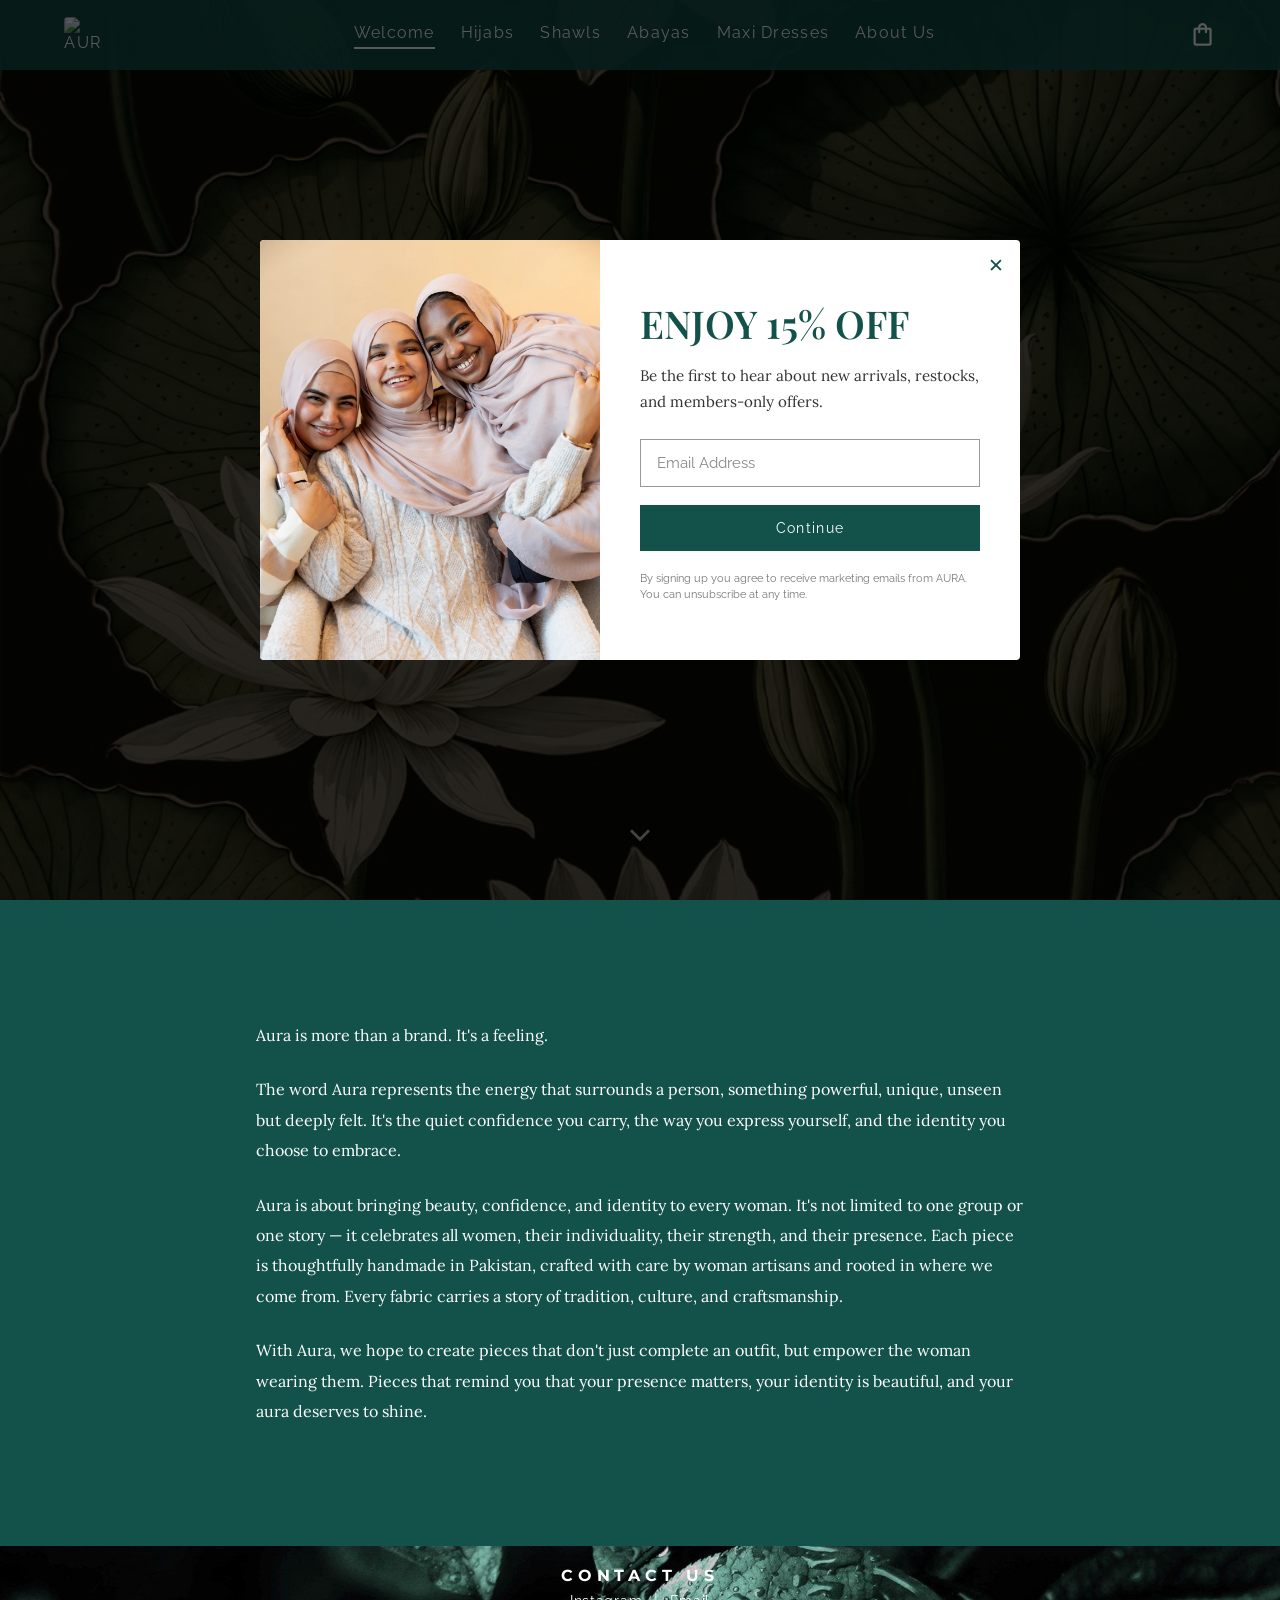
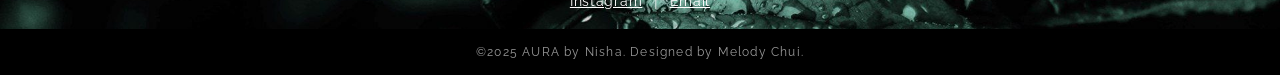
==== commit 6a7e2897: "Introduction Update" ====
--- a/index.html
+++ b/index.html
@@ -47,9 +47,9 @@
     <section class="welcome">
       <div class="welcome-text">
         <p class="welcome-tagline">Aura is more than a brand. It's a feeling.</p>
+        <p>The word Aura represents the energy that surrounds a person, something powerful, unique, unseen but deeply felt. It's the quiet confidence you carry, the way you express yourself, and the identity you choose to embrace.</p>
+        <p>Aura is about bringing beauty, confidence, and identity to every woman. It's not limited to one group or one story — it celebrates all women, their individuality, their strength, and their presence. Each piece is thoughtfully handmade in Pakistan, crafted with care by woman artisans and rooted in where we come from. Every fabric carries a story of tradition, culture, and craftsmanship.</p>
         <p>With Aura, we hope to create pieces that don't just complete an outfit, but empower the woman wearing them. Pieces that remind you that your presence matters, your identity is beautiful, and your aura deserves to shine.</p>
-        <p>Aura is about bringing beauty, confidence, and identity to every woman. It's not limited to one group or one story — it celebrates all women, their individuality, their strength, and their presence. Each piece is thoughtfully handmade in Pakistan, crafted with care by woman artisans and rooted in where we come from. Every fabric carries a story of tradition, culture, and craftsmanship.</p>
-        <p>The word Aura represents the energy that surrounds a person, something powerful, unique, unseen but deeply felt. It's the quiet confidence you carry, the way you express yourself, and the identity you choose to embrace.</p>
       </div>
     </section>
 
--- a/style.css
+++ b/style.css
@@ -641,6 +641,14 @@
 
 .feedback-text textarea {
     resize: vertical;
+}
+
+.feedback-thanks {
+    display: none;
+    font-family: var(--font-content);
+    font-size: 1.05rem;
+    color: var(--white);
+    padding: 20px 0;
 }
 
 /* --- CUSTOM CAROUSEL --- */
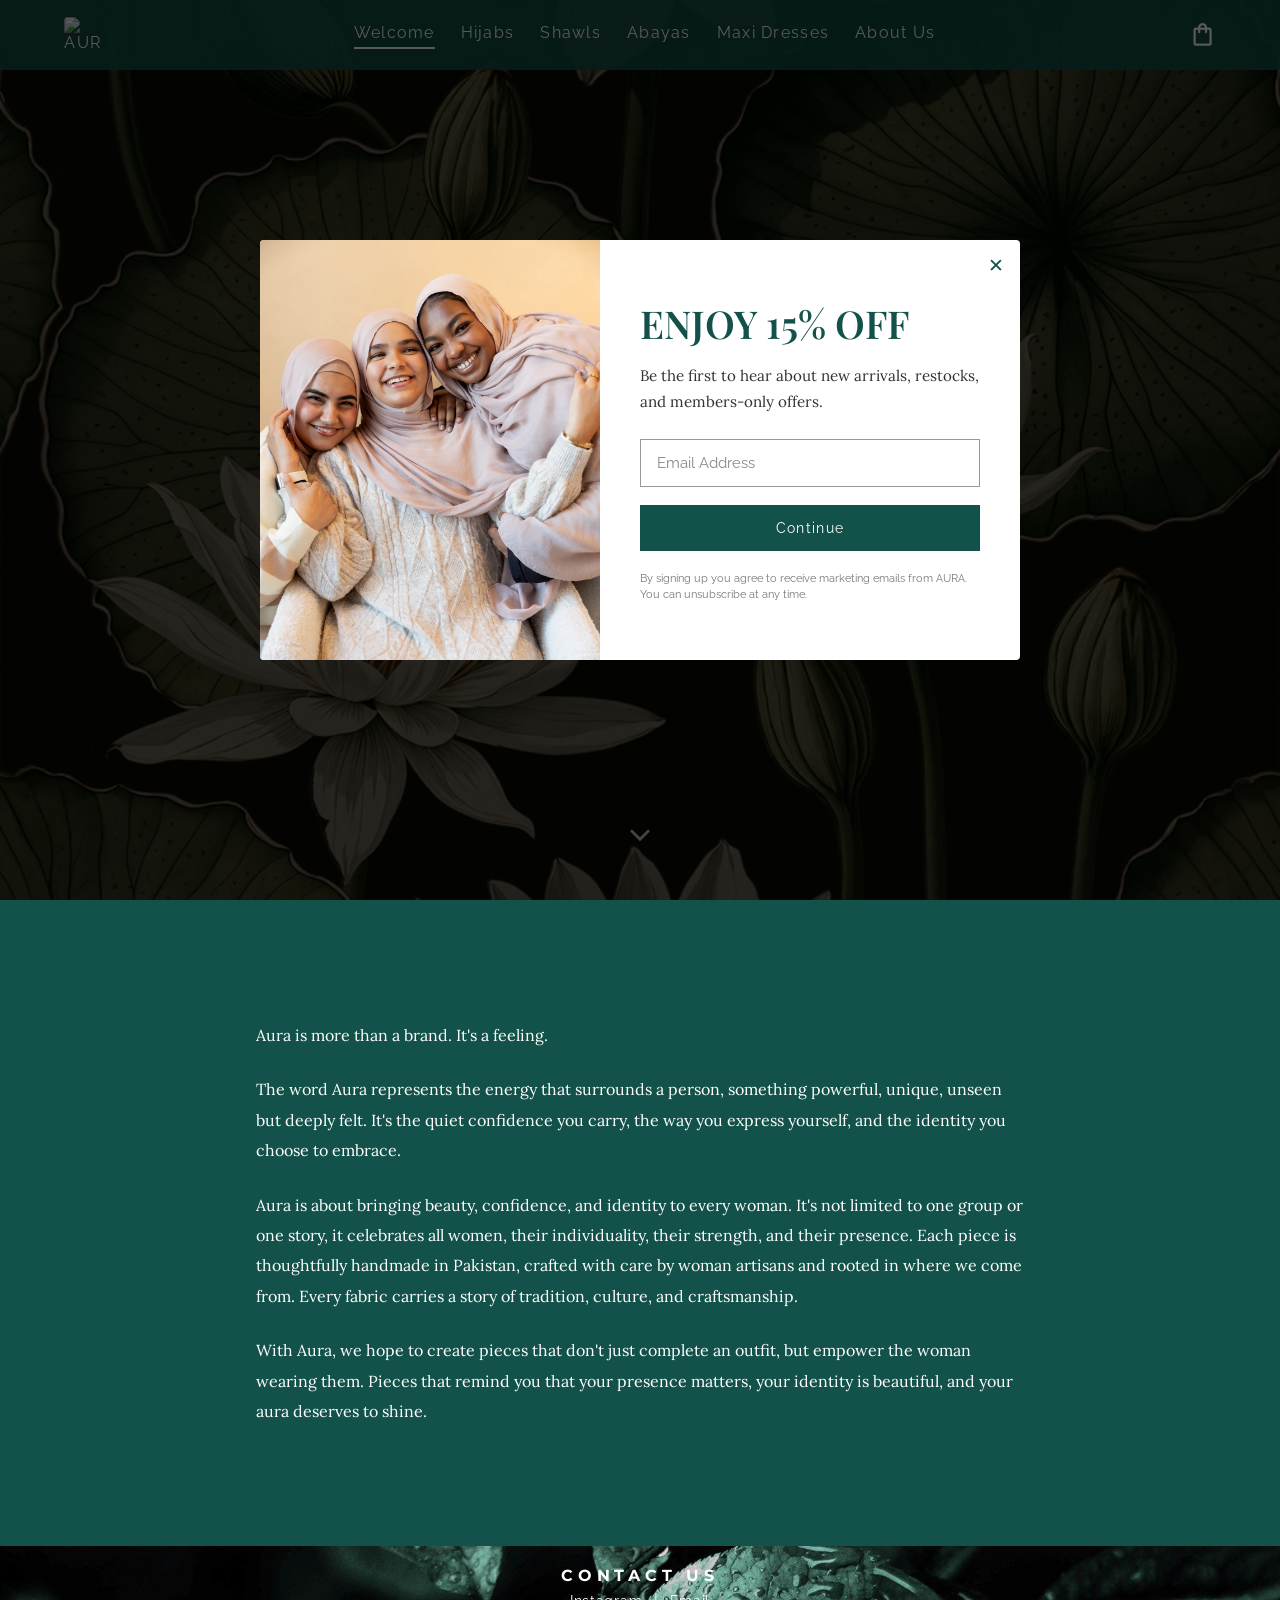
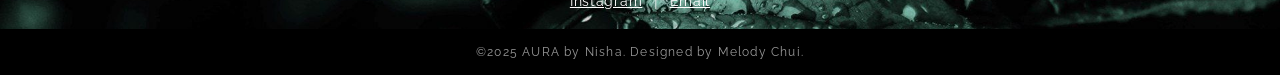
==== commit 0ef0f4e5: "Dash Removal" ====
--- a/index.html
+++ b/index.html
@@ -48,7 +48,7 @@
       <div class="welcome-text">
         <p class="welcome-tagline">Aura is more than a brand. It's a feeling.</p>
         <p>The word Aura represents the energy that surrounds a person, something powerful, unique, unseen but deeply felt. It's the quiet confidence you carry, the way you express yourself, and the identity you choose to embrace.</p>
-        <p>Aura is about bringing beauty, confidence, and identity to every woman. It's not limited to one group or one story — it celebrates all women, their individuality, their strength, and their presence. Each piece is thoughtfully handmade in Pakistan, crafted with care by woman artisans and rooted in where we come from. Every fabric carries a story of tradition, culture, and craftsmanship.</p>
+        <p>Aura is about bringing beauty, confidence, and identity to every woman. It's not limited to one group or one story, it celebrates all women, their individuality, their strength, and their presence. Each piece is thoughtfully handmade in Pakistan, crafted with care by woman artisans and rooted in where we come from. Every fabric carries a story of tradition, culture, and craftsmanship.</p>
         <p>With Aura, we hope to create pieces that don't just complete an outfit, but empower the woman wearing them. Pieces that remind you that your presence matters, your identity is beautiful, and your aura deserves to shine.</p>
       </div>
     </section>
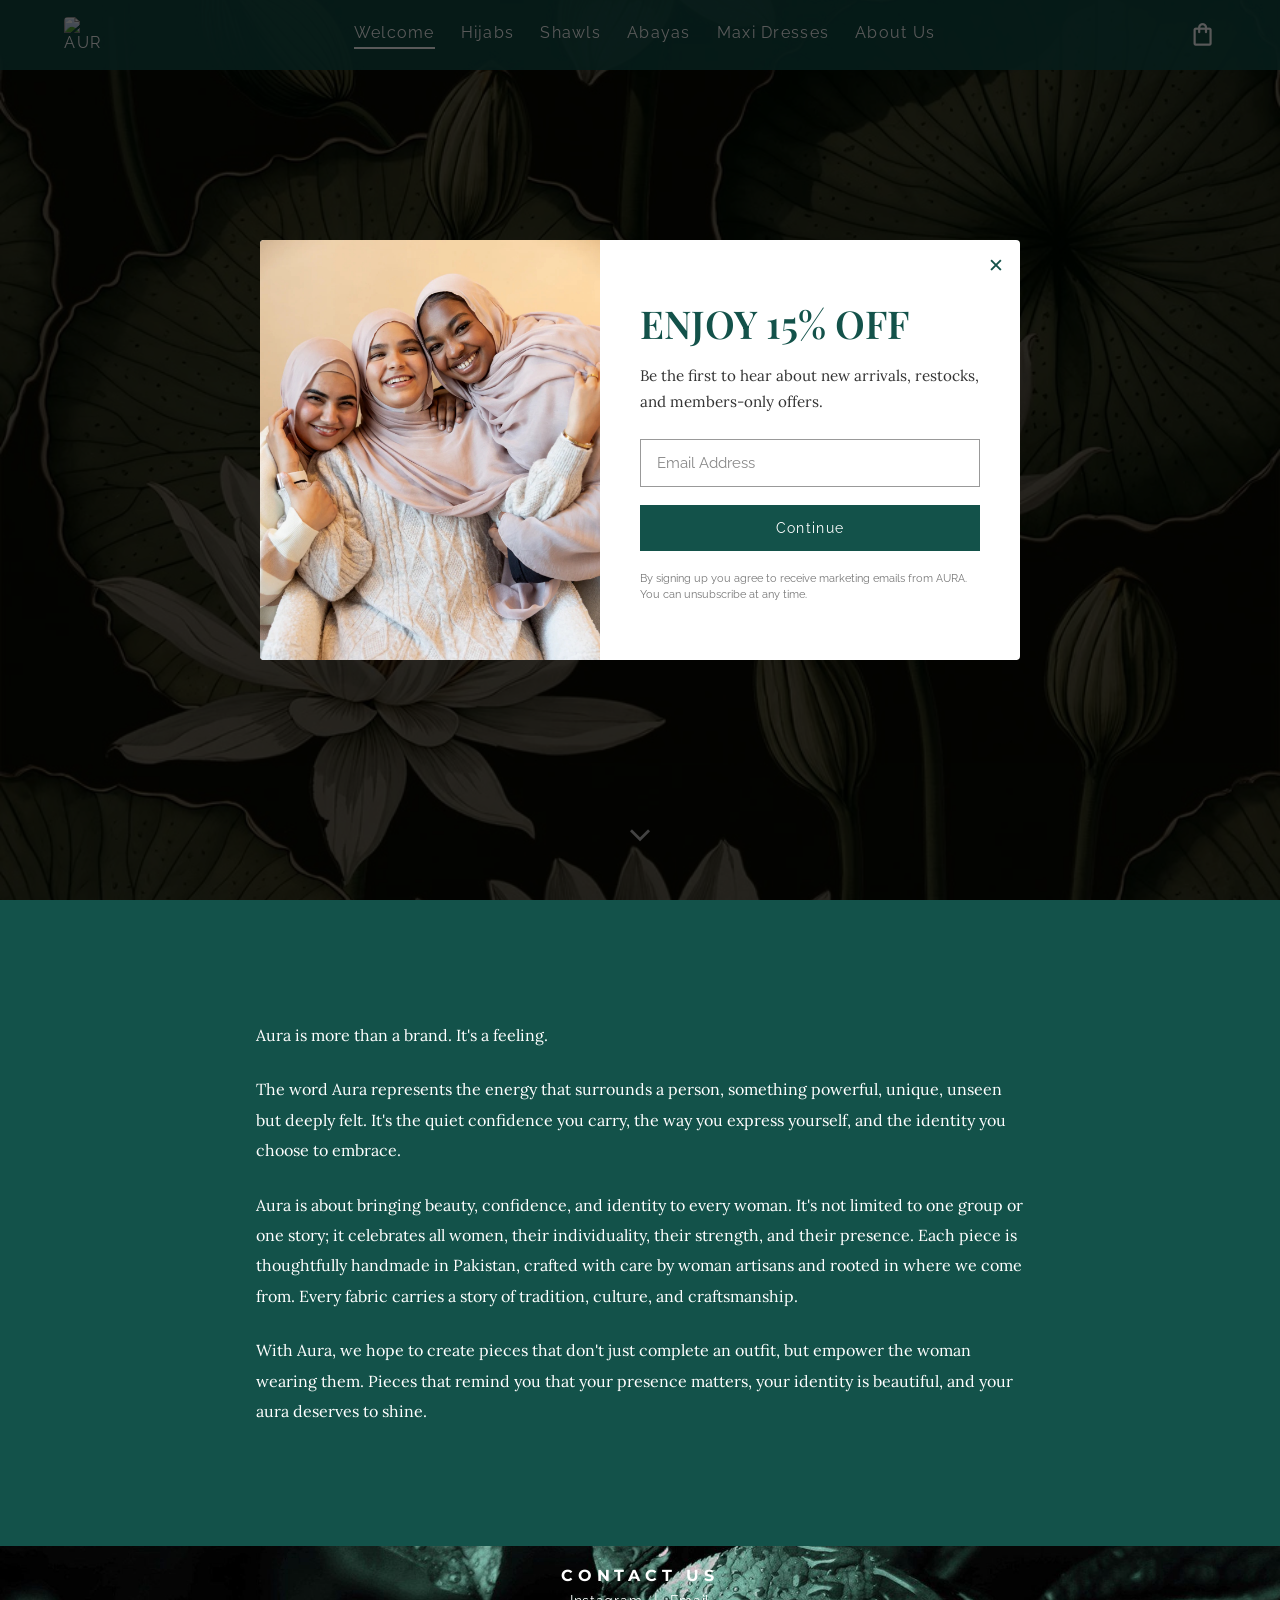
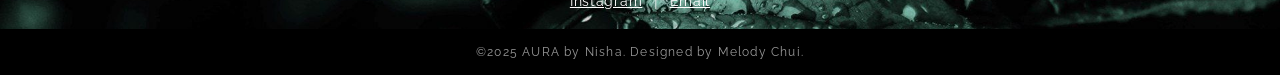
==== commit 4abc860d: "Semicolon Update" ====
--- a/index.html
+++ b/index.html
@@ -48,7 +48,7 @@
       <div class="welcome-text">
         <p class="welcome-tagline">Aura is more than a brand. It's a feeling.</p>
         <p>The word Aura represents the energy that surrounds a person, something powerful, unique, unseen but deeply felt. It's the quiet confidence you carry, the way you express yourself, and the identity you choose to embrace.</p>
-        <p>Aura is about bringing beauty, confidence, and identity to every woman. It's not limited to one group or one story, it celebrates all women, their individuality, their strength, and their presence. Each piece is thoughtfully handmade in Pakistan, crafted with care by woman artisans and rooted in where we come from. Every fabric carries a story of tradition, culture, and craftsmanship.</p>
+        <p>Aura is about bringing beauty, confidence, and identity to every woman. It's not limited to one group or one story; it celebrates all women, their individuality, their strength, and their presence. Each piece is thoughtfully handmade in Pakistan, crafted with care by woman artisans and rooted in where we come from. Every fabric carries a story of tradition, culture, and craftsmanship.</p>
         <p>With Aura, we hope to create pieces that don't just complete an outfit, but empower the woman wearing them. Pieces that remind you that your presence matters, your identity is beautiful, and your aura deserves to shine.</p>
       </div>
     </section>
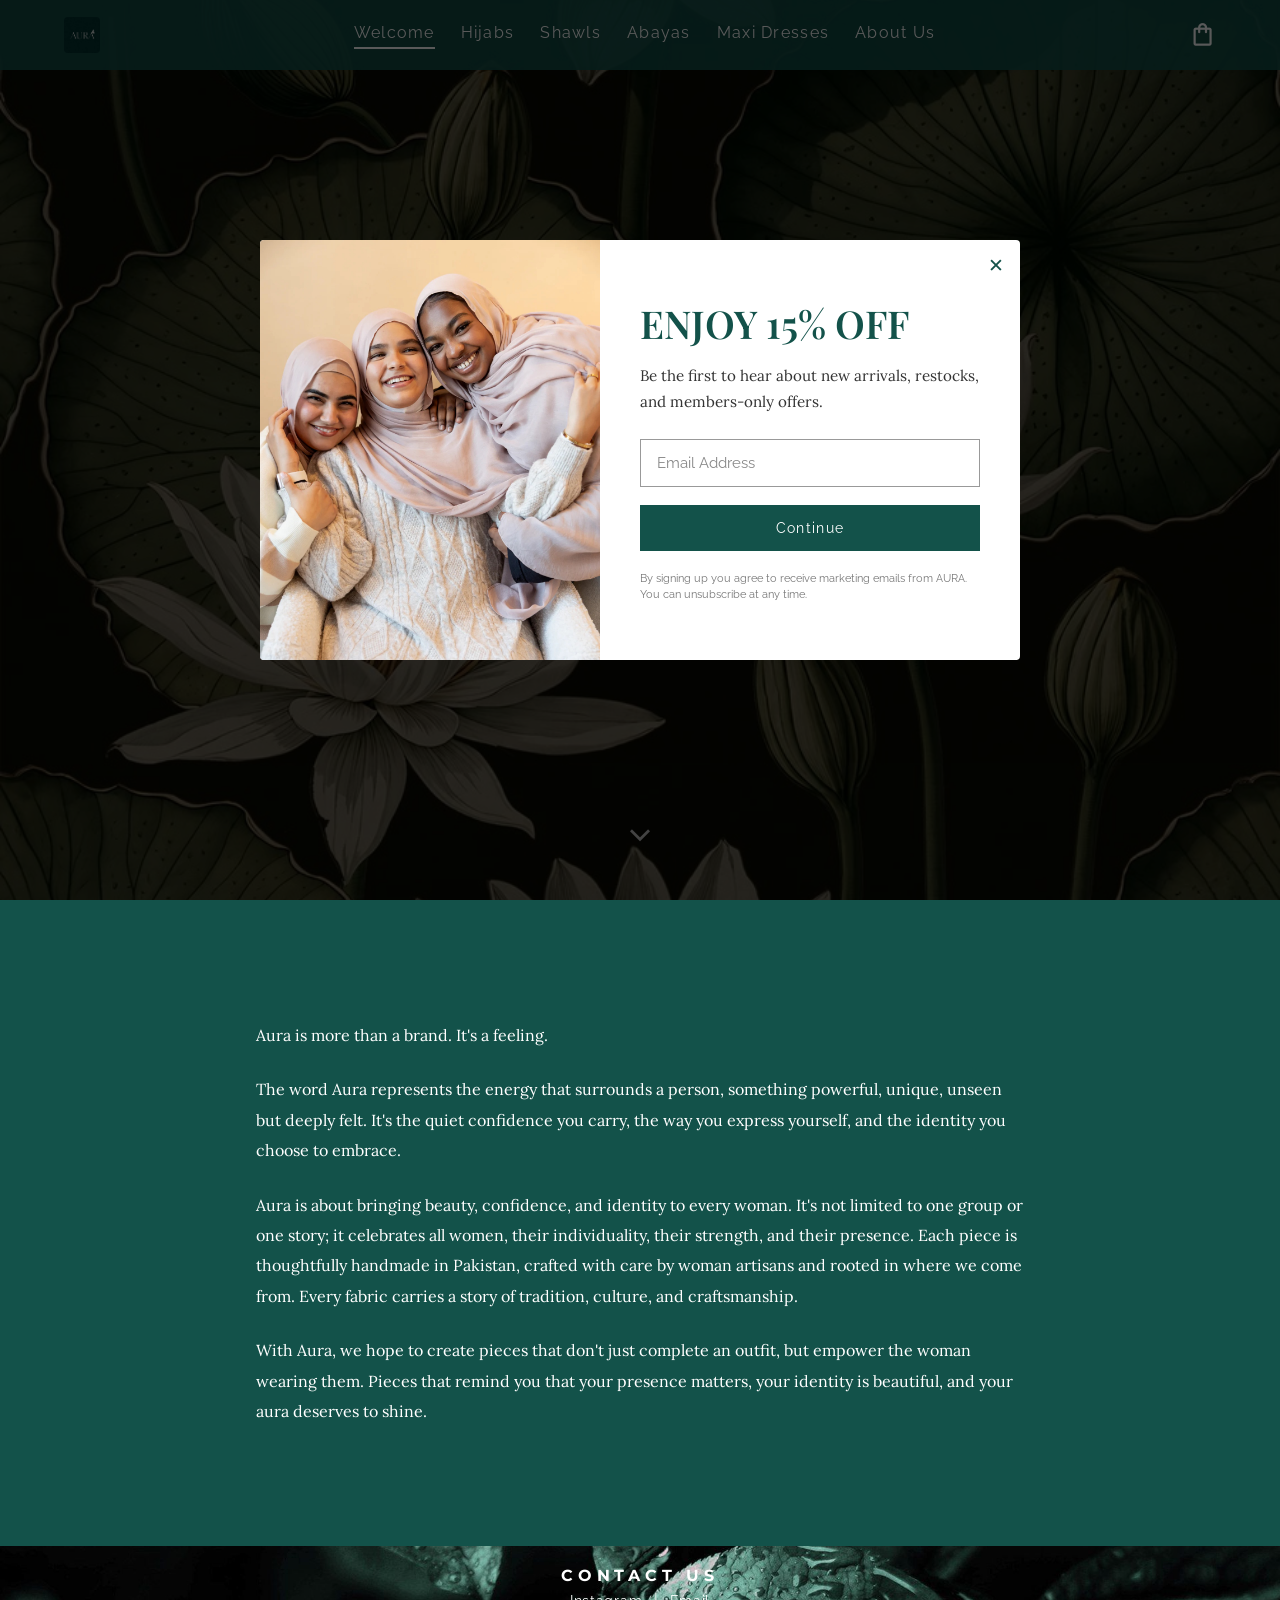
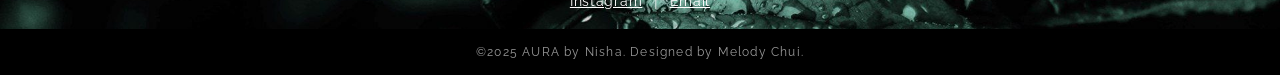
==== commit ce184a14: "Abayas & Dresses Update" ====
--- a/index.html
+++ b/index.html
@@ -5,14 +5,16 @@
     <meta name="viewport" content="width=device-width, initial-scale=1" />
     <link rel="stylesheet" type="text/css" href="./style.css" />
     <link rel="stylesheet" href="https://fonts.googleapis.com/css2?family=Material+Symbols+Outlined" />
-    <link rel="icon" type="image/png" href="./img/logo.png" />
+    <link rel="icon" href="./favicon.ico" sizes="any" />
+    <link rel="icon" type="image/png" href="./img/favicon.png" />
+    <link rel="apple-touch-icon" href="./img/apple-touch-icon.png" />
     <title>AURA</title>
   </head>
 
   <body>
     <header>
       <div class="logo">
-        <img src="./img/logo.png" alt="AURA logo" class="logo-img" />
+        <img src="./img/logo.jpeg" alt="AURA logo" class="logo-img" />
       </div>
       <nav>
         <ul id="menu">
--- a/style.css
+++ b/style.css
@@ -6,7 +6,9 @@
 
 /* --- GLOBAL STYLES --- */
 :root {
-    --viridian: #13524a;
+    --viridian: #13524a; /* original theme color */
+    /* --viridian: #505B3C; */ /* forest olive */
+    /* --viridian: #636B2F; */ /* olive green */
     --white: #ffffff;
     --font-title: 'Playfair Display', serif;
     --font-subtitle: 'Montserrat', sans-serif;
@@ -44,7 +46,9 @@
     flex-direction: row;
     justify-content: space-between;
     align-items: center;
-    background: rgba(19, 82, 74, 0.9);
+    background: rgba(19, 82, 74, 0.9); /* original theme color */
+    /* background: rgba(80, 91, 60, 0.9); */ /* forest olive */
+    /* background: rgba(99, 107, 47, 0.9); */ /* olive green */
 }
 
 .logo {
@@ -323,8 +327,9 @@
 
 .feature-image img {
     width: 100%;
-    height: 500px;
+    height: 520px;
     object-fit: cover;
+    object-position: center;
 }
 
 /* --- PRODUCT GRID DISPLAY --- */
@@ -361,6 +366,19 @@
     cursor: pointer;
 }
 
+/* 2 x 2 layout (Maxi Dresses) */
+.product-grid.grid-2x2 {
+    display: grid;
+    grid-template-columns: repeat(2, minmax(0, 1fr));
+    gap: 40px;
+    max-width: 860px;
+    width: 80%;
+}
+
+.product-grid.grid-2x2 .product-card {
+    max-width: 100%;
+}
+
 .product-image {
     position: relative;
     overflow: hidden;
@@ -368,8 +386,9 @@
 
 .product-image img {
     width: 100%;
-    height: 380px;
+    height: 500px;
     object-fit: cover;
+    object-position: center;
     display: block;
     transition: transform 0.4s ease;
 }
@@ -380,7 +399,9 @@
     left: 0;
     width: 100%;
     height: 100%;
-    background: rgba(19, 82, 74, 0.85);
+    background: rgba(19, 82, 74, 0.85); /* original theme color */
+    /* background: rgba(80, 91, 60, 0.85); */ /* forest olive */
+    /* background: rgba(99, 107, 47, 0.85); */ /* olive green */
     display: flex;
     flex-direction: column;
     align-items: center;
@@ -661,7 +682,7 @@
 .custom-carousel-track {
     position: relative;
     width: 100%;
-    height: 500px;
+    height: 520px;
     overflow: hidden;
 }
 
@@ -672,6 +693,7 @@
     width: 100%;
     height: 100%;
     object-fit: cover;
+    object-position: center;
     opacity: 0;
     transition: opacity 0.5s ease;
 }
@@ -738,7 +760,7 @@
 .popup-img-track {
     position: relative;
     width: 100%;
-    height: 340px;
+    height: 460px;
     overflow: hidden;
 }
 
@@ -749,6 +771,7 @@
     width: 100%;
     height: 100%;
     object-fit: cover;
+    object-position: center;
     opacity: 0;
     transition: opacity 0.4s ease;
 }
@@ -844,7 +867,9 @@
         right: -100%;
         width: 55%;
         height: 100%;
-        background: rgba(19, 82, 74, 0.92);
+        background: rgba(19, 82, 74, 0.92); /* original theme color */
+        /* background: rgba(80, 91, 60, 0.92); */ /* forest olive */
+        /* background: rgba(99, 107, 47, 0.92); */ /* olive green */
         padding: 100px 30px;
         z-index: 200;
         transition: right 0.3s ease;
@@ -909,11 +934,11 @@
 
     .feature-image {
         width: 100%;
-        height: 300px;
+        height: auto;
     }
 
     .feature-image img {
-        height: 280px;
+        height: 440px;
     }
 
     /* --- Carousel --- */
@@ -924,7 +949,7 @@
 
     .custom-carousel-track {
         width: 100%;
-        height: 280px;
+        height: 440px;
         overflow: hidden;
     }
 
@@ -939,13 +964,18 @@
         align-items: center;
     }
 
+    .product-grid.grid-2x2 {
+        grid-template-columns: 1fr;
+        width: 88%;
+    }
+
     .product-card {
         width: 100%;
         max-width: 100%;
     }
 
     .product-image img {
-        height: 280px;
+        height: 460px;
     }
 
     /* --- Creator Section --- */
@@ -1005,7 +1035,7 @@
     }
 
     .feature-image img {
-        height: 380px;
+        height: 460px;
     }
 
     .feature {
@@ -1018,7 +1048,7 @@
     }
 
     .product-image img {
-        height: 300px;
+        height: 440px;
     }
 
     .creator-row {
@@ -1044,7 +1074,7 @@
     }
 
     .custom-carousel-track {
-        height: 380px;
+        height: 460px;
     }
 }
 
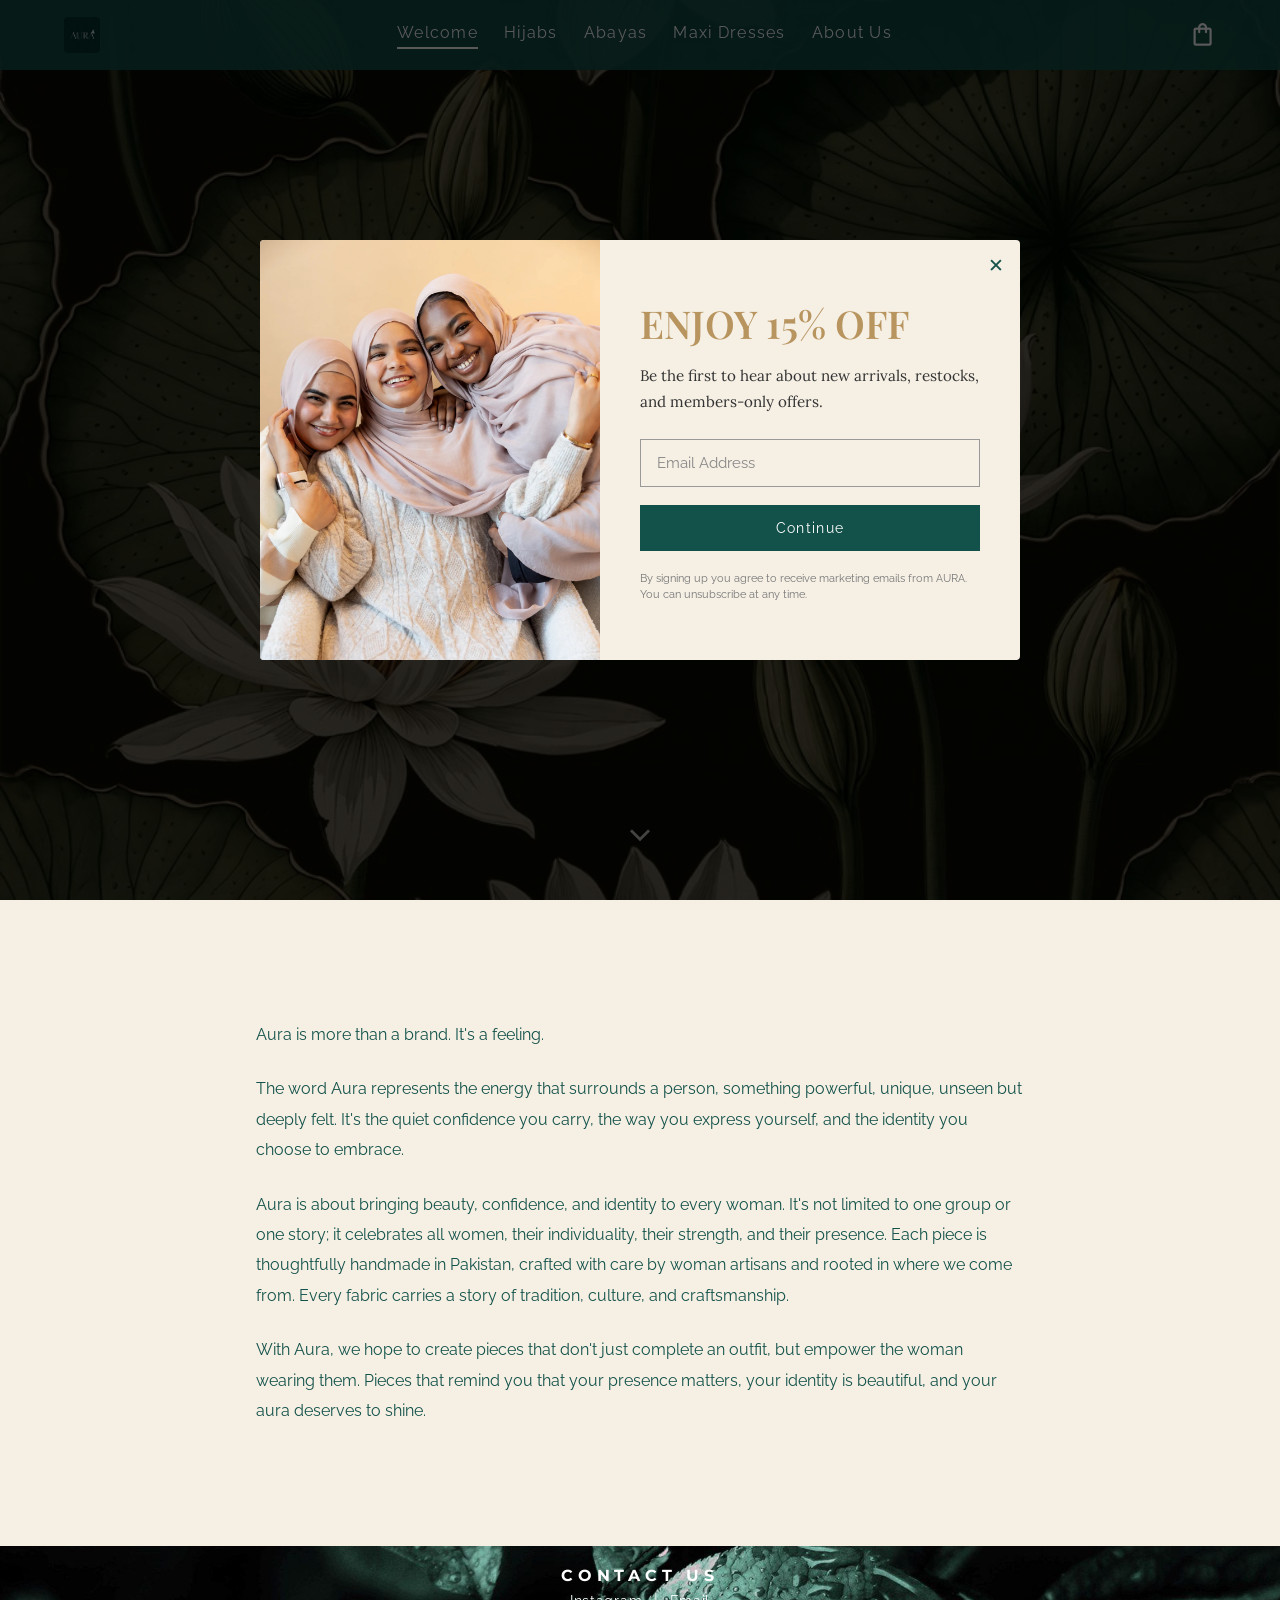
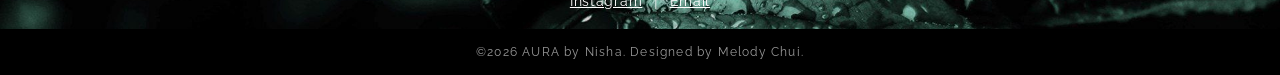
==== commit e495bde0: "September 16 2026 Meeting Updates" ====
--- a/index.html
+++ b/index.html
@@ -20,7 +20,6 @@
         <ul id="menu">
           <li><a href="./index.html" class="active">Welcome</a></li>
           <li><a href="./hijabs.html">Hijabs</a></li>
-          <li><a href="./shawls.html">Shawls</a></li>
           <li><a href="./abayas.html">Abayas</a></li>
           <li><a href="./dresses.html">Maxi Dresses</a></li>
           <li><a href="./about.html">About Us</a></li>
@@ -67,7 +66,7 @@
     </section>
 
     <footer>
-      <p>©2025 AURA by Nisha. Designed by Melody Chui.</p>
+      <p>©2026 AURA by Nisha. Designed by Melody Chui.</p>
     </footer>
 
     <script src="./app.js"></script>
--- a/style.css
+++ b/style.css
@@ -6,10 +6,14 @@
 
 /* --- GLOBAL STYLES --- */
 :root {
-    --viridian: #13524a; /* original theme color */
+    --viridian: #13524a; /* original theme color — kept for banners + text */
     /* --viridian: #505B3C; */ /* forest olive */
     /* --viridian: #636B2F; */ /* olive green */
     --white: #ffffff;
+    --cream: #f5efe4;      /* bright cream — content backgrounds */
+    --cream-alt: #efe6d6;  /* slightly deeper cream for cards/strips */
+    --gold: #b8945f;       /* gold accent */
+    --gold-dark: #9c7b45;  /* gold hover */
     --font-title: 'Playfair Display', serif;
     --font-subtitle: 'Montserrat', sans-serif;
     --font-text: 'Raleway', sans-serif;
@@ -23,7 +27,8 @@
 }
 
 body {
-    color: var(--white);
+    color: var(--viridian);
+    background: var(--cream);
     margin: 0;
     padding: 0 !important;
 }
@@ -176,7 +181,7 @@
 
 /* --- WELCOME --- */
 .welcome {
-    background-color: var(--viridian);
+    background-color: var(--cream);
     padding: 120px 0;
 }
 
@@ -191,13 +196,14 @@
 .welcome-tagline {
     font-family: var(--font-title);
     font-size: 1.4rem;
+    color: var(--gold);
 }
 
 .welcome p {
-    font-family: var(--font-content);
+    font-family: var(--font-text);
     font-size: 1rem;
     line-height: 1.9;
-    color: var(--white);
+    color: var(--viridian);
 }
 
 /* --- CONTACT US --- */
@@ -287,7 +293,7 @@
 
 /* --- FEATURE SECTIONS --- */
 .feature {
-    background-color: var(--viridian);
+    background-color: var(--cream);
     padding: 100px 0;
 }
 
@@ -310,15 +316,24 @@
     font-size: 1.4rem;
     letter-spacing: 0.2em;
     margin-bottom: 20px;
-    color: var(--white);
+    color: var(--viridian);
     text-transform: uppercase;
+}
+
+.feature-text h2::after {
+    content: '';
+    display: block;
+    width: 60px;
+    height: 2px;
+    background: var(--gold);
+    margin: 16px auto 0;
 }
 
 .feature-text p {
     font-family: var(--font-text);
     font-size: 1rem;
     line-height: 1.9;
-    color: var(--white);
+    color: var(--viridian);
 }
 
 .feature-image {
@@ -334,7 +349,7 @@
 
 /* --- PRODUCT GRID DISPLAY --- */
 .products {
-    background-color: var(--viridian);
+    background-color: var(--cream);
     padding: 40px 0 80px 0;
     text-align: center;
     margin-bottom: 0;
@@ -344,39 +359,38 @@
     font-family: var(--font-subtitle);
     font-size: 1.4rem;
     letter-spacing: 0.2em;
-    color: var(--white);
+    color: var(--viridian);
     margin-bottom: 50px;
     text-transform: uppercase;
 }
 
 .product-grid {
-    width: 80%;
-    margin: 0 auto;
+    width: 100%;
+    margin: 0;
     display: flex;
     flex-direction: row;
-    gap: 40px;
+    gap: 0;
     justify-content: center;
     padding-bottom: 0;
 }
 
 .product-card {
     flex: 1;
-    max-width: 400px;
+    max-width: none;
     text-align: center;
     cursor: pointer;
 }
 
-/* 2 x 2 layout (Maxi Dresses) */
+/* Full-width single row (Maxi Dresses) */
 .product-grid.grid-2x2 {
-    display: grid;
-    grid-template-columns: repeat(2, minmax(0, 1fr));
-    gap: 40px;
-    max-width: 860px;
-    width: 80%;
+    display: flex;
+    gap: 0;
+    max-width: none;
+    width: 100%;
 }
 
 .product-grid.grid-2x2 .product-card {
-    max-width: 100%;
+    max-width: none;
 }
 
 .product-image {
@@ -386,7 +400,7 @@
 
 .product-image img {
     width: 100%;
-    height: 500px;
+    height: 600px;
     object-fit: cover;
     object-position: center;
     display: block;
@@ -399,9 +413,7 @@
     left: 0;
     width: 100%;
     height: 100%;
-    background: rgba(19, 82, 74, 0.85); /* original theme color */
-    /* background: rgba(80, 91, 60, 0.85); */ /* forest olive */
-    /* background: rgba(99, 107, 47, 0.85); */ /* olive green */
+    background: rgba(245, 239, 228, 0.92); /* translucent cream */
     display: flex;
     flex-direction: column;
     align-items: center;
@@ -423,20 +435,20 @@
     font-family: var(--font-text);
     font-size: 1rem;
     letter-spacing: 0.15em;
-    color: var(--white);
+    color: var(--viridian);
 }
 
 .product-overlay .product-price {
     font-family: var(--font-text);
     font-size: 0.9rem;
-    color: var(--white);
+    color: var(--gold);
 }
 
 .product-name {
     font-family: var(--font-subtitle);
     font-size: 0.9rem;
     letter-spacing: 0.15em;
-    color: var(--white);
+    color: var(--viridian);
     margin-top: 14px;
     text-transform: uppercase;
 }
@@ -444,7 +456,7 @@
 .product-price {
     font-family: var(--font-text);
     font-size: 0.85rem;
-    color: var(--white);
+    color: var(--gold);
     margin-top: 6px;
 }
 
@@ -463,45 +475,108 @@
 }
 
 .popup-box {
-    background: var(--viridian);
-    width: 420px;
-    max-width: 90%;
+    background: var(--cream);
+    width: 100%;
+    max-width: 100%;
+    height: 100%;
+    max-height: 100%;
     position: relative;
-    padding-bottom: 30px;
+    display: flex;
+    flex-direction: row;
+    overflow: hidden;
+    border-radius: 0;
+}
+
+.popup-info {
+    flex: 1;
+    padding: 44px 7%;
     display: flex;
     flex-direction: column;
-    overflow: hidden;
-    border-radius: 4px;
-}
-
-.popup-info {
-    padding: 28px 24px 0 24px;
-    display: flex;
-    flex-direction: column;
-    align-items: center;
-    gap: 16px;
-    text-align: center;
+    align-items: flex-start;
+    justify-content: center;
+    gap: 22px;
+    text-align: left;
+    overflow-y: auto;
+}
+
+.popup-info > * {
+    max-width: 460px;
+    width: 100%;
 }
 
 .popup-name {
     font-family: var(--font-subtitle);
-    font-size: 1rem;
-    letter-spacing: 0.2em;
+    font-size: 1.35rem;
+    letter-spacing: 0.15em;
     text-transform: uppercase;
-    color: var(--white);
+    color: var(--viridian);
 }
 
 .popup-desc {
     font-family: var(--font-content);
     font-size: 0.9rem;
     line-height: 1.8;
-    color: var(--white);
+    color: var(--viridian);
 }
 
 .popup-price {
     font-family: var(--font-text);
+    font-size: 1.05rem;
+    color: var(--gold);
+}
+
+/* --- SIZE SELECTOR (product detail) --- */
+.popup-sizes {
+    display: flex;
+    flex-direction: column;
+    gap: 12px;
+    width: 100%;
+}
+
+.popup-sizes .size-label {
+    font-family: var(--font-subtitle);
+    font-size: 0.78rem;
+    letter-spacing: 0.18em;
+    text-transform: uppercase;
+    color: var(--viridian);
+}
+
+.size-options {
+    display: flex;
+    gap: 10px;
+    width: 100%;
+}
+
+.size-btn {
+    flex: 1 1 0;
+    min-width: 44px;
+    padding: 13px 0;
+    background: transparent;
+    border: 1px solid rgba(19, 82, 74, 0.35);
+    color: var(--viridian);
+    font-family: var(--font-text);
+    font-size: 0.85rem;
+    letter-spacing: 0.08em;
+    cursor: pointer;
+    transition: border-color 0.2s ease, background 0.2s ease, color 0.2s ease;
+}
+
+.size-btn:hover {
+    border-color: var(--gold);
+}
+
+.size-btn.selected {
+    background: var(--viridian);
+    border-color: var(--viridian);
+    color: var(--cream);
+}
+
+.popup-info .buy-btn {
+    width: 100%;
+    padding: 15px 0;
+    margin-top: 6px;
     font-size: 0.9rem;
-    color: var(--white);
+    letter-spacing: 0.15em;
 }
 
 .modal-close {
@@ -510,7 +585,7 @@
     right: 14px;
     background: transparent;
     border: none;
-    color: var(--white);
+    color: var(--viridian);
     font-size: 1.2rem;
     cursor: pointer;
     z-index: 10;
@@ -525,8 +600,8 @@
     margin-top: 8px;
     padding: 10px 28px;
     background: transparent;
-    border: 1px solid var(--white);
-    color: var(--white);
+    border: 1px solid var(--viridian);
+    color: var(--viridian);
     font-family: var(--font-text);
     font-size: 0.85rem;
     letter-spacing: 0.1em;
@@ -535,13 +610,13 @@
 }
 
 .buy-btn:hover {
-    background: var(--white);
-    color: var(--viridian);
+    background: var(--viridian);
+    color: var(--cream);
 }
 
 /* --- ABOUT CREATOR SECTION --- */
 .creator {
-    background-color: var(--viridian);
+    background-color: var(--cream);
     padding: 140px 0 100px 0;
 }
 
@@ -566,7 +641,7 @@
     font-size: 1rem;
     letter-spacing: 0.2em;
     text-transform: uppercase;
-    color: var(--white);
+    color: var(--viridian);
     margin-bottom: 32px;
 }
 
@@ -574,12 +649,12 @@
     font-family: var(--font-text);
     font-size: 1rem;
     line-height: 1.9;
-    color: var(--white);
+    color: var(--viridian);
 }
 
 /* --- MISSION SECTION --- */
 .mission {
-    background-color: var(--viridian);
+    background-color: var(--cream);
     padding: 120px 0;
 }
 
@@ -597,7 +672,7 @@
     font-size: 1rem;
     letter-spacing: 0.2em;
     text-transform: uppercase;
-    color: var(--white);
+    color: var(--viridian);
     margin-bottom: 10px;
 }
 
@@ -605,12 +680,12 @@
     font-family: var(--font-text);
     font-size: 1rem;
     line-height: 1.9;
-    color: var(--white);
+    color: var(--viridian);
 }
 
 /* --- FEEDBACK FORM SECTION --- */
 .feedback {
-    background-color: var(--viridian);
+    background-color: var(--cream);
     padding: 80px 0 160px 0;
     text-align: center;
 }
@@ -628,13 +703,13 @@
     font-size: 1rem;
     letter-spacing: 0.2em;
     text-transform: uppercase;
-    color: var(--white);
+    color: var(--viridian);
 }
 
 .feedback-text p {
     font-family: var(--font-text);
     font-size: 0.9rem;
-    color: var(--white);
+    color: var(--viridian);
 }
 
 .feedback-text form {
@@ -646,8 +721,8 @@
 .feedback-text input,
 .feedback-text textarea {
     background: transparent;
-    border: 1px solid var(--white);
-    color: var(--white);
+    border: 1px solid rgba(19, 82, 74, 0.4);
+    color: var(--viridian);
     font-family: var(--font-text);
     font-size: 0.9rem;
     padding: 12px 16px;
@@ -655,9 +730,14 @@
     width: 100%;
 }
 
+.feedback-text input:focus,
+.feedback-text textarea:focus {
+    border-color: var(--gold);
+}
+
 .feedback-text input::placeholder,
 .feedback-text textarea::placeholder {
-    color: rgba(255, 255, 255, 0.6);
+    color: rgba(19, 82, 74, 0.5);
 }
 
 .feedback-text textarea {
@@ -668,7 +748,7 @@
     display: none;
     font-family: var(--font-content);
     font-size: 1.05rem;
-    color: var(--white);
+    color: var(--viridian);
     padding: 20px 0;
 }
 
@@ -677,6 +757,8 @@
     position: relative;
     width: 100%;
     overflow: visible;
+    display: flex;
+    flex-direction: column;
 }
 
 .custom-carousel-track {
@@ -695,7 +777,7 @@
     object-fit: cover;
     object-position: center;
     opacity: 0;
-    transition: opacity 0.5s ease;
+    transition: opacity 0.8s ease;
 }
 
 .custom-carousel-slide.active {
@@ -732,35 +814,38 @@
 .carousel-dots {
     display: flex;
     justify-content: center;
-    gap: 8px;
-    padding: 16px 0 6px 0;
-    background: var(--viridian);
+    gap: 10px;
+    margin-top: 16px;
 }
 
 .carousel-dot {
     width: 8px;
     height: 8px;
     border-radius: 50%;
-    background: rgba(255, 255, 255, 0.35);
+    background: rgba(19, 82, 74, 0.3);
     cursor: pointer;
     transition: background 0.3s;
 }
 
 .carousel-dot.active {
-    background: rgba(255, 255, 255, 1);
+    background: var(--gold);
 }
 
 /* --- POPUP IMAGE CAROUSEL --- */
 .popup-img-carousel {
     position: relative;
-    width: 100%;
-    flex-shrink: 0;
+    flex: 1;
+    min-width: 0;
+    display: flex;
+    flex-direction: column;
+    height: 100%;
 }
 
 .popup-img-track {
     position: relative;
     width: 100%;
-    height: 460px;
+    flex: 1;
+    min-height: 0;
     overflow: hidden;
 }
 
@@ -773,7 +858,6 @@
     object-fit: cover;
     object-position: center;
     opacity: 0;
-    transition: opacity 0.4s ease;
 }
 
 .popup-img-slide.active {
@@ -782,17 +866,7 @@
 
 .popup-img-prev,
 .popup-img-next {
-    position: absolute;
-    top: 50%;
-    transform: translateY(-50%);
-    background: rgba(0, 0, 0, 0.35);
-    border: none;
-    color: var(--white);
-    font-size: 2rem;
-    cursor: pointer;
-    z-index: 10;
-    transition: background 0.2s;
-    line-height: 1;
+    display: none;
 }
 
 .popup-img-prev {
@@ -811,24 +885,52 @@
 }
 
 .popup-dots {
-    display: flex;
+    display: none;
+}
+
+/* --- STATIC IMAGE THUMBNAILS (feature + product galleries) --- */
+.thumbs {
+    display: flex;
+    gap: 8px;
+    padding: 14px 12px;
+    background: var(--cream);
     justify-content: center;
-    gap: 8px;
-    padding: 16px 0 6px 0;
-    background: var(--viridian);
+    flex-wrap: wrap;
+    flex-shrink: 0;
+}
+
+.thumbs .thumb {
+    width: 58px;
+    height: 74px;
+    object-fit: cover;
+    object-position: center;
+    cursor: pointer;
+    border: 2px solid transparent;
+    opacity: 0.55;
+    transition: opacity 0.2s ease, border-color 0.2s ease;
+    flex: 0 0 auto;
+}
+
+.thumbs .thumb:hover {
+    opacity: 1;
+}
+
+.thumbs .thumb.active {
+    opacity: 1;
+    border-color: var(--gold);
 }
 
 .popup-dot {
     width: 8px;
     height: 8px;
     border-radius: 50%;
-    background: rgba(255, 255, 255, 0.35);
+    background: rgba(19, 82, 74, 0.3);
     cursor: pointer;
     transition: background 0.3s;
 }
 
 .popup-dot.active {
-    background: rgba(255, 255, 255, 1);
+    background: var(--gold);
 }
 
 /* --- FOOTER --- */
@@ -959,14 +1061,14 @@
     }
 
     .product-grid {
-        width: 88%;
+        width: 100%;
         flex-direction: column;
         align-items: center;
     }
 
     .product-grid.grid-2x2 {
-        grid-template-columns: 1fr;
-        width: 88%;
+        flex-direction: column;
+        width: 100%;
     }
 
     .product-card {
@@ -975,7 +1077,7 @@
     }
 
     .product-image img {
-        height: 460px;
+        height: 520px;
     }
 
     /* --- Creator Section --- */
@@ -1043,12 +1145,12 @@
     }
 
     .product-grid {
-        width: 90%;
-        gap: 24px;
+        width: 100%;
+        gap: 0;
     }
 
     .product-image img {
-        height: 440px;
+        height: 520px;
     }
 
     .creator-row {
@@ -1175,12 +1277,12 @@
     width: 400px;
     max-width: 90%;
     height: 100%;
-    background: var(--viridian);
+    background: var(--cream);
     z-index: 260;
     display: flex;
     flex-direction: column;
     transition: right 0.35s ease;
-    box-shadow: -6px 0 24px rgba(0, 0, 0, 0.35);
+    box-shadow: -6px 0 24px rgba(0, 0, 0, 0.25);
 }
 
 .cart-drawer.show {
@@ -1192,7 +1294,7 @@
     align-items: center;
     justify-content: space-between;
     padding: 24px;
-    border-bottom: 1px solid rgba(255, 255, 255, 0.2);
+    border-bottom: 1px solid rgba(19, 82, 74, 0.2);
 }
 
 .cart-header h2 {
@@ -1200,13 +1302,13 @@
     font-size: 1rem;
     letter-spacing: 0.2em;
     text-transform: uppercase;
-    color: var(--white);
+    color: var(--viridian);
 }
 
 .cart-close {
     background: transparent;
     border: none;
-    color: var(--white);
+    color: var(--viridian);
     font-size: 1.2rem;
     cursor: pointer;
 }
@@ -1222,7 +1324,7 @@
 .cart-empty {
     font-family: var(--font-text);
     font-size: 0.9rem;
-    color: rgba(255, 255, 255, 0.7);
+    color: rgba(19, 82, 74, 0.65);
     text-align: center;
     padding: 40px 0;
 }
@@ -1232,7 +1334,7 @@
     flex-direction: column;
     gap: 8px;
     padding: 18px 0;
-    border-bottom: 1px solid rgba(255, 255, 255, 0.12);
+    border-bottom: 1px solid rgba(19, 82, 74, 0.14);
 }
 
 .cart-item-name {
@@ -1240,13 +1342,13 @@
     font-size: 0.85rem;
     letter-spacing: 0.1em;
     text-transform: uppercase;
-    color: var(--white);
+    color: var(--viridian);
 }
 
 .cart-item-price {
     font-family: var(--font-text);
     font-size: 0.8rem;
-    color: rgba(255, 255, 255, 0.75);
+    color: var(--gold);
     margin-top: 4px;
 }
 
@@ -1260,8 +1362,8 @@
     width: 26px;
     height: 26px;
     background: transparent;
-    border: 1px solid var(--white);
-    color: var(--white);
+    border: 1px solid var(--viridian);
+    color: var(--viridian);
     font-size: 0.9rem;
     cursor: pointer;
     line-height: 1;
@@ -1269,8 +1371,8 @@
 }
 
 .qty-btn:hover {
-    background: var(--white);
-    color: var(--viridian);
+    background: var(--viridian);
+    color: var(--cream);
 }
 
 .cart-item-qty {
@@ -1278,14 +1380,14 @@
     font-size: 0.9rem;
     min-width: 20px;
     text-align: center;
-    color: var(--white);
+    color: var(--viridian);
 }
 
 .cart-item-remove {
     margin-left: auto;
     background: transparent;
     border: none;
-    color: rgba(255, 255, 255, 0.6);
+    color: rgba(19, 82, 74, 0.6);
     font-family: var(--font-text);
     font-size: 0.75rem;
     letter-spacing: 0.05em;
@@ -1293,11 +1395,11 @@
     cursor: pointer;
 }
 
-.cart-item-remove:hover { color: var(--white); }
+.cart-item-remove:hover { color: var(--viridian); }
 
 .cart-footer {
     padding: 20px 24px 28px 24px;
-    border-top: 1px solid rgba(255, 255, 255, 0.2);
+    border-top: 1px solid rgba(19, 82, 74, 0.2);
 }
 
 .cart-total-row {
@@ -1307,7 +1409,7 @@
     font-size: 0.95rem;
     letter-spacing: 0.1em;
     text-transform: uppercase;
-    color: var(--white);
+    color: var(--viridian);
     margin-bottom: 18px;
 }
 
@@ -1320,7 +1422,7 @@
 .cart-note {
     font-family: var(--font-text);
     font-size: 0.72rem;
-    color: rgba(255, 255, 255, 0.55);
+    color: rgba(19, 82, 74, 0.55);
     text-align: center;
     margin-top: 12px;
 }
@@ -1353,7 +1455,7 @@
     width: 760px;
     max-width: 100%;
     max-height: 92vh;
-    background: var(--white);
+    background: var(--cream);
     overflow: hidden;
     border-radius: 4px;
 }
@@ -1393,7 +1495,7 @@
     font-family: var(--font-title);
     font-size: 2.4rem;
     font-weight: 600;
-    color: var(--viridian);
+    color: var(--gold);
     margin-bottom: 14px;
 }
 
@@ -1494,6 +1596,40 @@
     .cart-drawer {
         width: 340px;
     }
+
+    /* --- Product detail popup (full-screen, stacked) --- */
+    .popup-box {
+        flex-direction: column;
+        width: 100%;
+        height: 100%;
+        max-height: 100%;
+        overflow-y: auto;
+    }
+
+    .popup-img-carousel {
+        flex: none;
+        width: 100%;
+        height: auto;
+    }
+
+    .popup-img-track {
+        height: 56vh;
+        flex: none;
+    }
+
+    .popup-info {
+        align-items: center;
+        text-align: center;
+        padding: 28px 24px 40px;
+    }
+
+    .popup-info > * {
+        max-width: 420px;
+    }
+
+    .size-options {
+        justify-content: center;
+    }
 }
 
 @media screen and (min-width: 768px) and (max-width: 1024px) {
